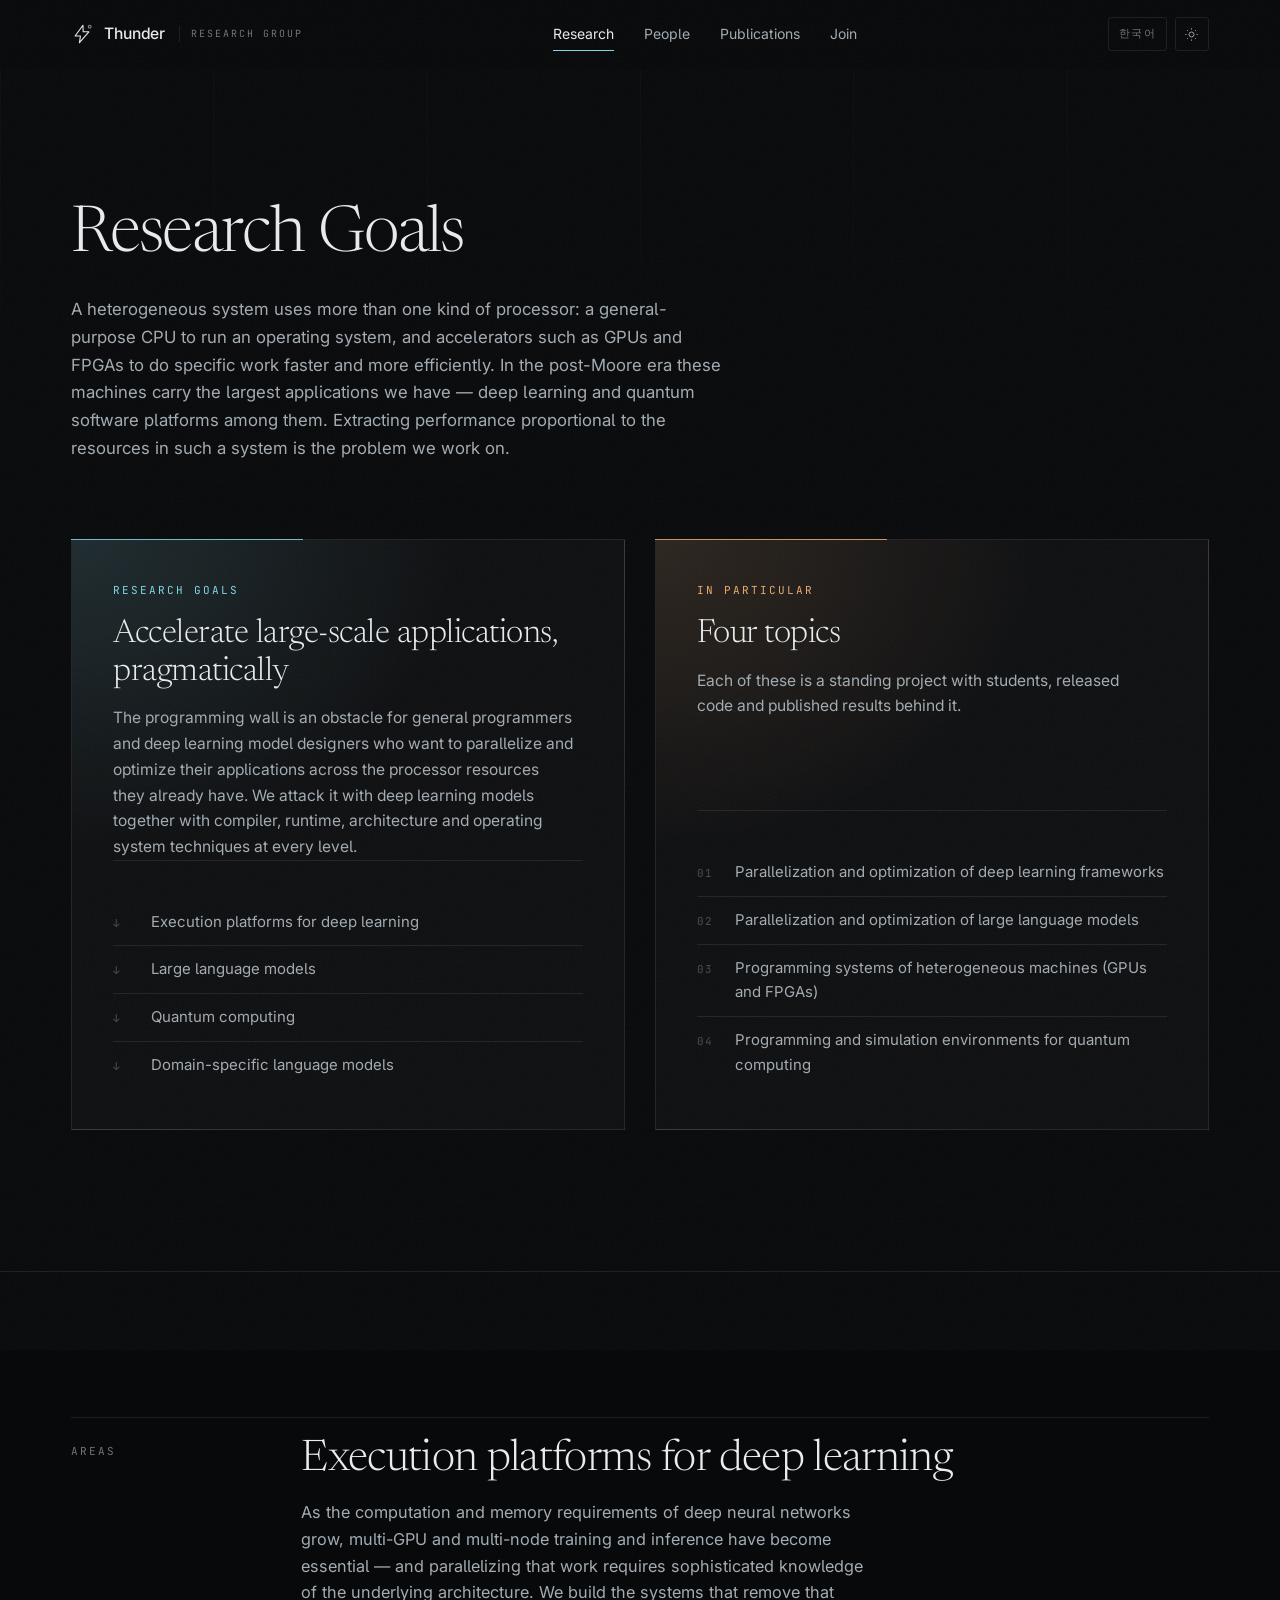
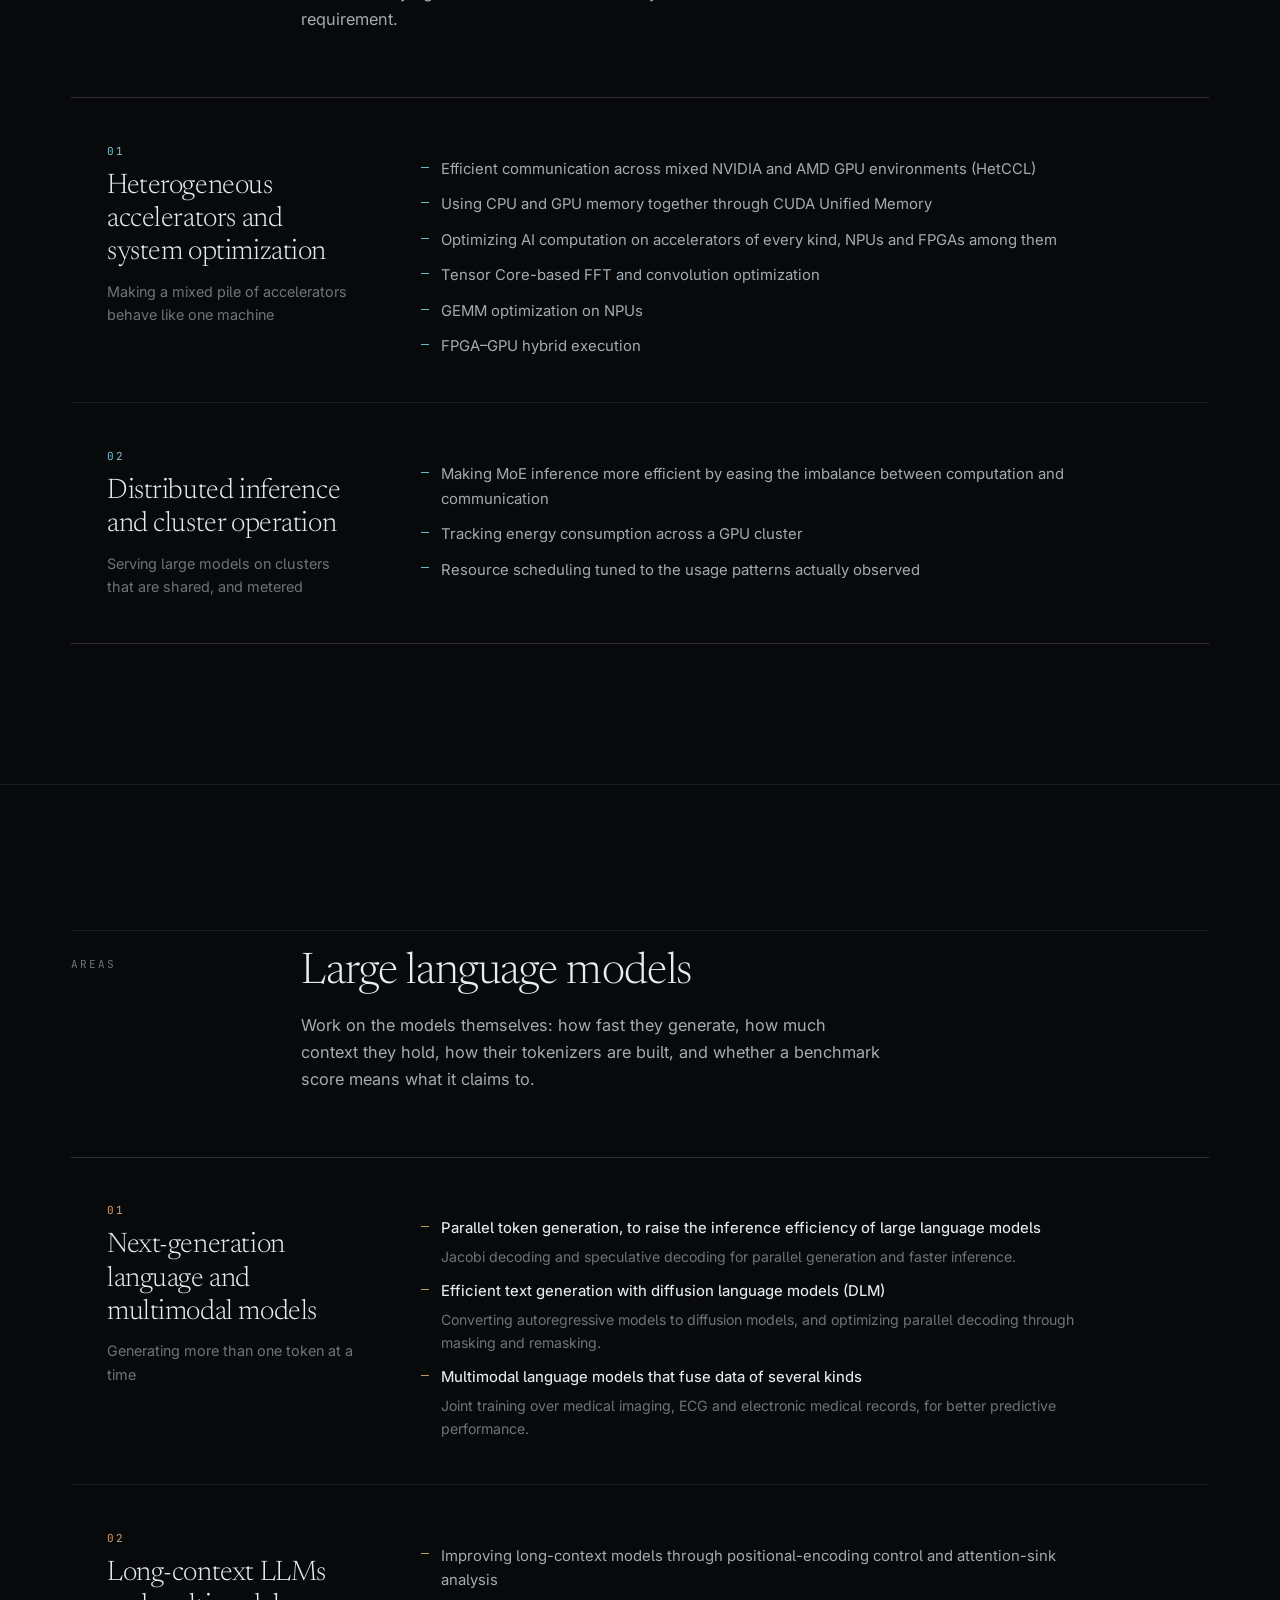
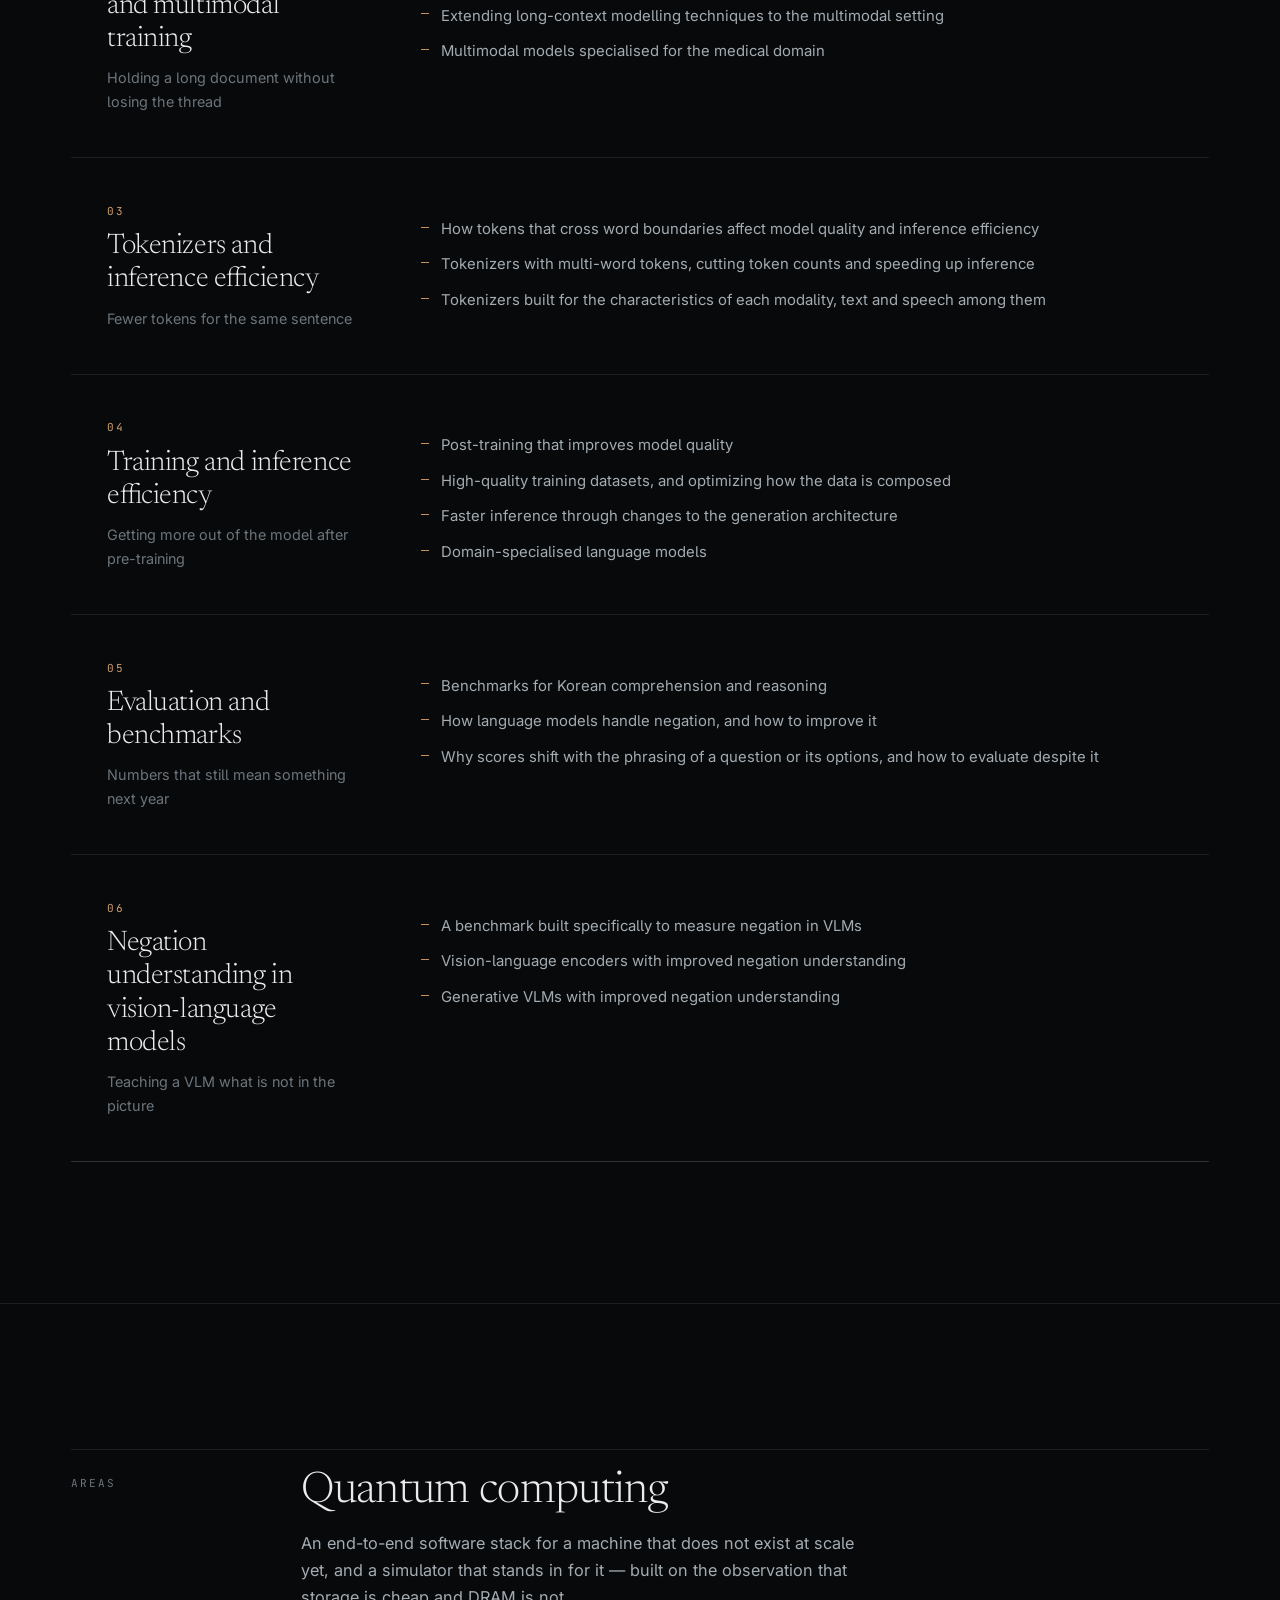
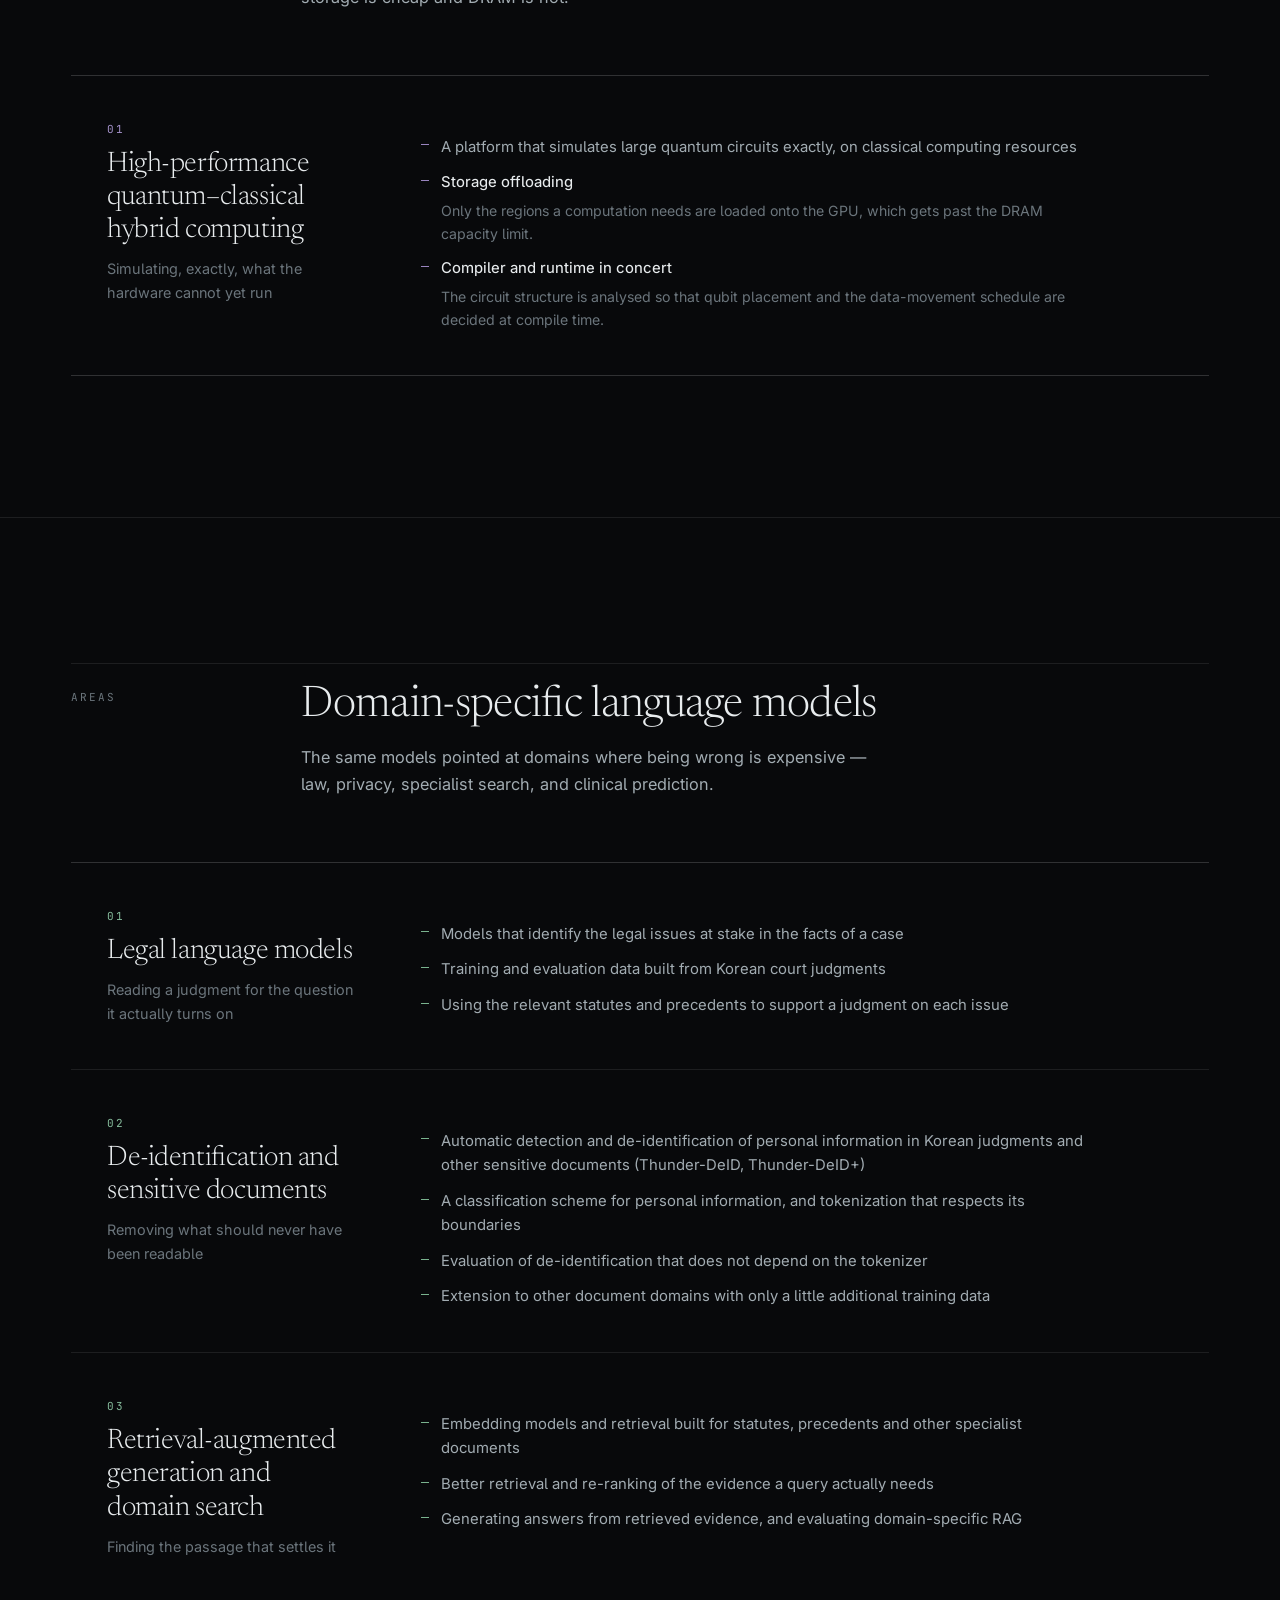
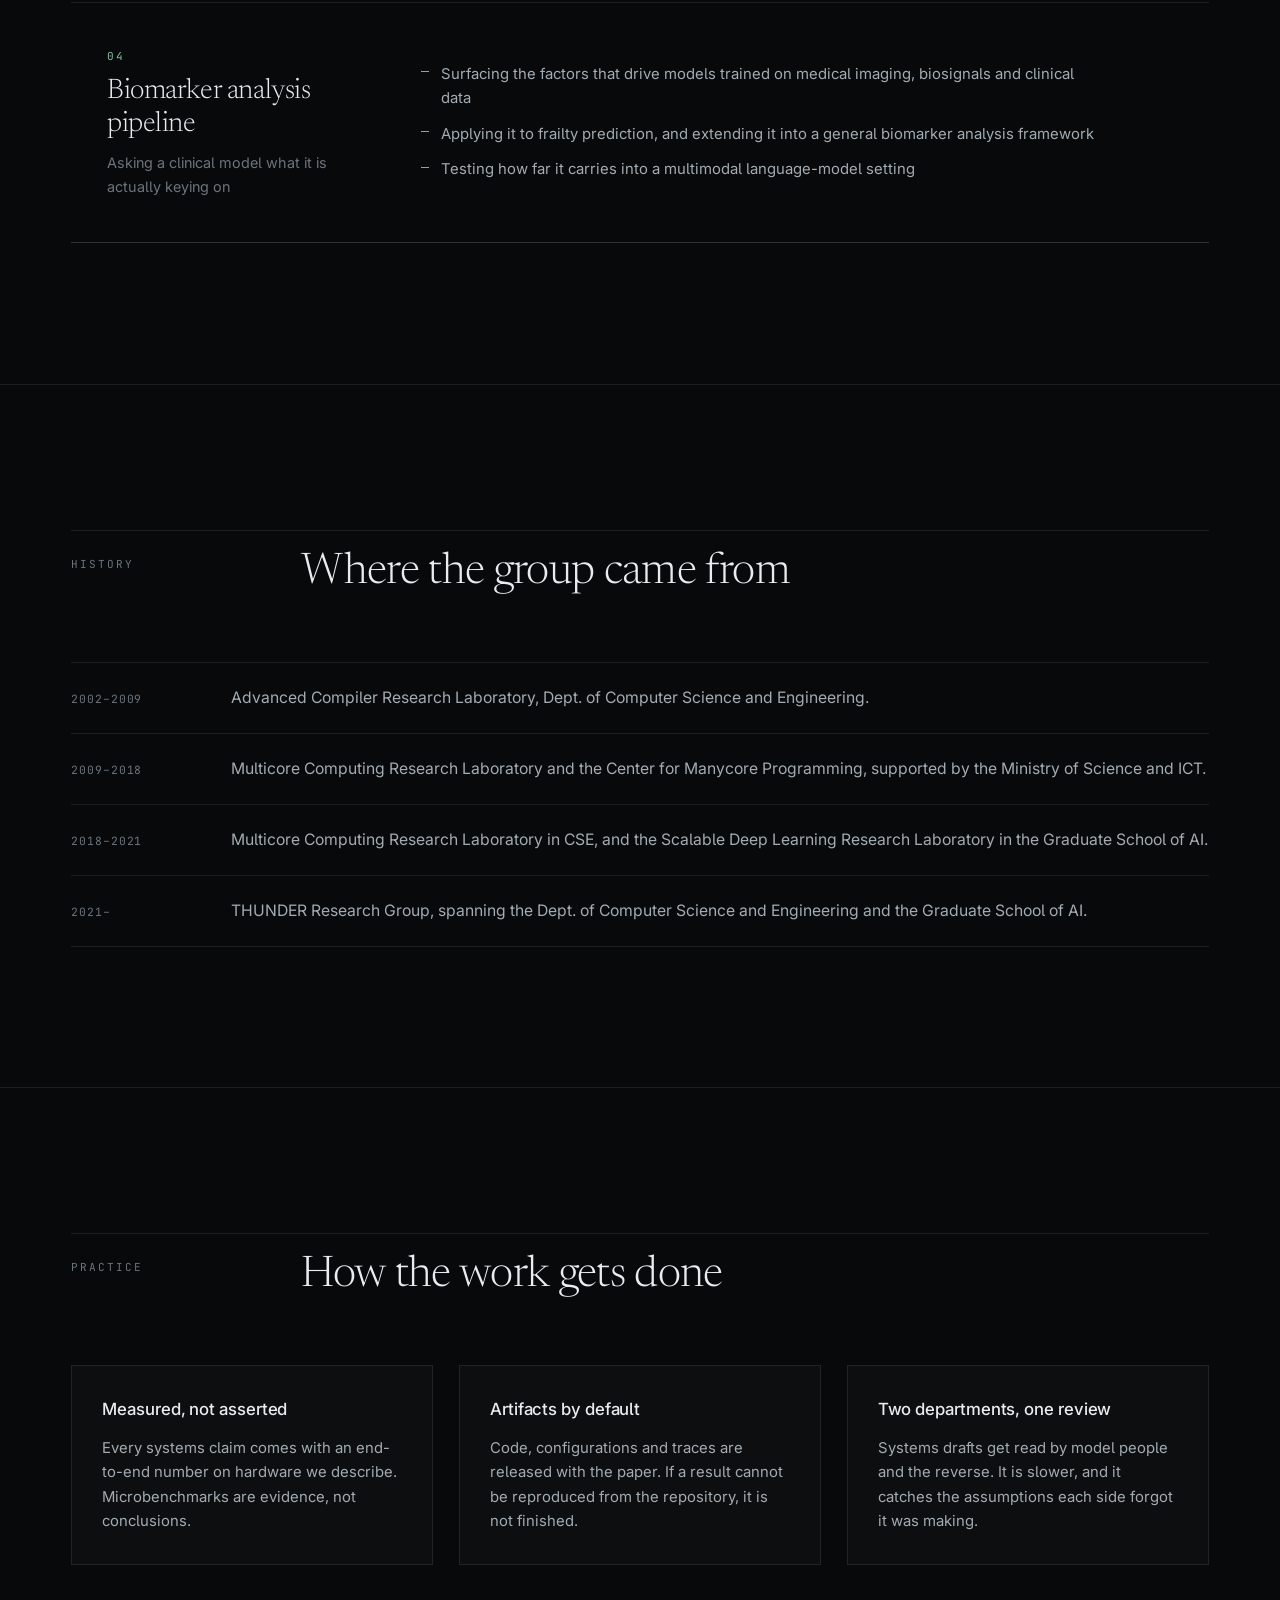
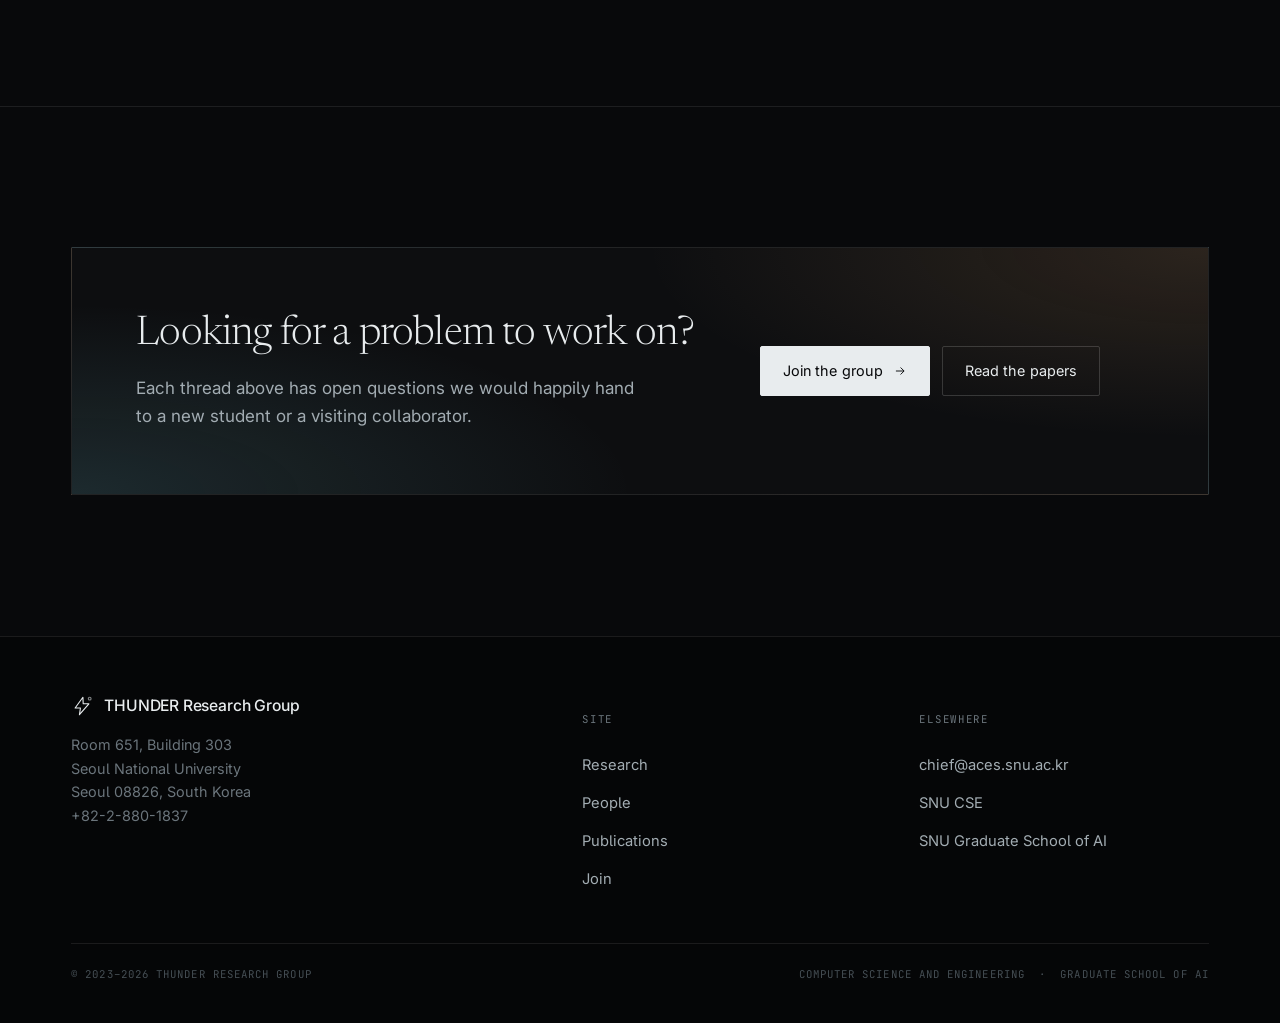
==== research.html @ 75283e02 "Remove publication tags from research topics" ====
<!DOCTYPE html>
<html lang="en" data-theme="dark">
<head>
<meta charset="utf-8">
<meta name="viewport" content="width=device-width, initial-scale=1">
<title>Research &#8212; THUNDER Research Group</title>
<meta name="description" content="Execution platforms for deep learning, large language models, quantum computing and under-display camera image restoration.">
<link rel="preconnect" href="https://fonts.googleapis.com">
<link rel="preconnect" href="https://fonts.gstatic.com" crossorigin>
<link href="https://fonts.googleapis.com/css2?family=Inter:wght@400;450;500&family=JetBrains+Mono:wght@400&family=Newsreader:ital,opsz,wght@0,6..72,300;0,6..72,400;1,6..72,300&display=swap" rel="stylesheet">
<link rel="stylesheet" href="assets/css/style.css">
<link rel="icon" href="data:image/svg+xml,%3Csvg xmlns='http://www.w3.org/2000/svg' viewBox='0 0 24 24'%3E%3Cpath d='M13 2 4 14h6l-1 8 9-12h-6z' fill='%237fd7e6'/%3E%3C/svg%3E">
<script>/* apply the saved theme before first paint, otherwise every page load
   flashes the default dark and fades to light */
try{var t=localStorage.getItem('trg-theme');if(t)document.documentElement.setAttribute('data-theme',t)}catch(e){}</script>
</head>
<body>
<!-- ================= Header ================= -->
<header class="header">
  <div class="wrap header-in">
    <a class="brand" href="index.html" aria-label="THUNDER Research Group — home">
      <svg class="mark" viewBox="0 0 24 24" fill="none" aria-hidden="true">
        <path d="M13 2.5 4.5 14.2h5.8L9.2 21.5 19.5 9.6h-6.2z" stroke="currentColor" stroke-width="1.1" stroke-linejoin="round"/>
        <circle cx="20.4" cy="4" r="1.5" fill="none" stroke="currentColor" stroke-width="1.1" opacity=".55"/>
      </svg>
      <b>Thunder</b>
      <span>Research Group</span>
    </a>

    <nav class="nav" id="nav">
      <a href="research.html" aria-current="page">Research</a>
      <a href="people.html">People</a>
      <a href="publications.html">Publications</a>
      <a href="join.html">Join</a>
    </nav>

    <div class="hdr-tools">
      <a class="lang-btn" href="ko/research.html" hreflang="ko" lang="ko">한국어</a>
      <button class="icon-btn" data-theme-toggle aria-label="Switch colour theme">
        <svg class="icon-sun" viewBox="0 0 24 24" fill="none" stroke="currentColor" stroke-width="1.5" aria-hidden="true"><circle cx="12" cy="12" r="4"/><path d="M12 2v2M12 20v2M4.9 4.9l1.4 1.4M17.7 17.7l1.4 1.4M2 12h2M20 12h2M4.9 19.1l1.4-1.4M17.7 6.3l1.4-1.4"/></svg>
        <svg class="icon-moon" viewBox="0 0 24 24" fill="none" stroke="currentColor" stroke-width="1.5" aria-hidden="true"><path d="M20 14.5A8.5 8.5 0 0 1 9.5 4a8.5 8.5 0 1 0 10.5 10.5z"/></svg>
      </button>
      <button class="icon-btn menu-btn" data-menu aria-expanded="false" aria-controls="nav" aria-label="Menu">
        <svg viewBox="0 0 24 24" fill="none" stroke="currentColor" stroke-width="1.5" aria-hidden="true"><path d="M4 7h16M4 12h16M4 17h16"/></svg>
      </button>
    </div>
  </div>
</header>

<main>

<section class="page-head">
  <div class="hero-grid" aria-hidden="true" style="opacity:.35"></div>
  <div class="wrap" style="position:relative;z-index:1">
    <h1>Research Goals</h1>
    <p class="lede">
      A heterogeneous system uses more than one kind of processor: a general-purpose CPU to run an
      operating system, and accelerators such as GPUs and FPGAs to do specific work faster and more
      efficiently. In the post-Moore era these machines carry the largest applications we have —
      deep learning and quantum software platforms among them. Extracting performance proportional
      to the resources in such a system is the problem we work on.
    </p>
  </div>
</section>

<section class="section" style="padding-top:0">
  <div class="wrap">
    <div class="divisions">
      <article class="division cs" data-reveal>
        <div class="division-idx">RESEARCH GOALS</div>
        <h3>Accelerate large-scale applications, pragmatically</h3>
        <p class="desc">The programming wall is an obstacle for general programmers and deep learning
        model designers who want to parallelize and optimize their applications across the processor
        resources they already have. We attack it with deep learning models together with compiler,
        runtime, architecture and operating system techniques at every level.</p>
        <ul>
          <li><i>&#8595;</i><span><a href="#areas">Execution platforms for deep learning</a></span></li>
          <li><i>&#8595;</i><span><a href="#llm">Large language models</a></span></li>
          <li><i>&#8595;</i><span><a href="#quantum">Quantum computing</a></span></li>
          <li><i>&#8595;</i><span><a href="#applied">Domain-specific language models</a></span></li>
        </ul>
      </article>
      <article class="division ds" data-reveal style="--d:110ms">
        <div class="division-idx">IN PARTICULAR</div>
        <h3>Four topics</h3>
        <p class="desc">Each of these is a standing project with students, released code and published
        results behind it.</p>
        <ul>
          <li><i>01</i><span>Parallelization and optimization of deep learning frameworks</span></li>
          <li><i>02</i><span>Parallelization and optimization of large language models</span></li>
          <li><i>03</i><span>Programming systems of heterogeneous machines (GPUs and FPGAs)</span></li>
          <li><i>04</i><span>Programming and simulation environments for quantum computing</span></li>
        </ul>
      </article>
    </div>
  </div>
</section>

<section class="section" id="areas">
  <div class="wrap">
    <div class="sec-head" data-reveal>
      <div class="rule" aria-hidden="true"></div>
      <div class="eyebrow">Areas</div>
      <div>
        <h2 class="sec-title">Execution platforms for deep learning</h2>
        <p class="sec-lede" style="margin-top:14px">
          As the computation and memory requirements of deep neural networks grow, multi-GPU and multi-node training and inference have become essential &#8212; and parallelizing that work requires sophisticated knowledge of the underlying architecture. We build the systems that remove that requirement.
        </p>
      </div>
    </div>

    <div class="projects">
      <article class="project" id="heterogeneous" data-area="systems" data-reveal>
        <div class="project-side">
          <div class="project-idx">01</div>
          <h3>Heterogeneous accelerators and system optimization</h3>
          <p class="project-role">Making a mixed pile of accelerators behave like one machine</p>
        </div>
        <div>
          <div class="project-body">
            <ul>
            <li>Efficient communication across mixed NVIDIA and AMD GPU environments (HetCCL)</li>
            <li>Using CPU and GPU memory together through CUDA Unified Memory</li>
            <li>Optimizing AI computation on accelerators of every kind, NPUs and FPGAs among them</li>
            <li>Tensor Core-based FFT and convolution optimization</li>
            <li>GEMM optimization on NPUs</li>
            <li>FPGA&#8211;GPU hybrid execution</li>
            </ul>
          </div>
        </div>
      </article>

      <article class="project" id="distributed-inference" data-area="systems" data-reveal>
        <div class="project-side">
          <div class="project-idx">02</div>
          <h3>Distributed inference and cluster operation</h3>
          <p class="project-role">Serving large models on clusters that are shared, and metered</p>
        </div>
        <div>
          <div class="project-body">
            <ul>
            <li>Making MoE inference more efficient by easing the imbalance between computation and communication</li>
            <li>Tracking energy consumption across a GPU cluster</li>
            <li>Resource scheduling tuned to the usage patterns actually observed</li>
            </ul>
          </div>
        </div>
      </article>

    </div>
  </div>
</section>

<section class="section" id="llm">
  <div class="wrap">
    <div class="sec-head" data-reveal>
      <div class="rule" aria-hidden="true"></div>
      <div class="eyebrow">Areas</div>
      <div>
        <h2 class="sec-title">Large language models</h2>
        <p class="sec-lede" style="margin-top:14px">
          Work on the models themselves: how fast they generate, how much context they hold, how their tokenizers are built, and whether a benchmark score means what it claims to.
        </p>
      </div>
    </div>

    <div class="projects">
      <article class="project" id="llm-decoding" data-area="lm" data-reveal>
        <div class="project-side">
          <div class="project-idx">01</div>
          <h3>Next-generation language and multimodal models</h3>
          <p class="project-role">Generating more than one token at a time</p>
        </div>
        <div>
          <div class="project-body">
            <ul>
            <li><b>Parallel token generation, to raise the inference efficiency of large language models</b><span class="sub">Jacobi decoding and speculative decoding for parallel generation and faster inference.</span></li>
            <li><b>Efficient text generation with diffusion language models (DLM)</b><span class="sub">Converting autoregressive models to diffusion models, and optimizing parallel decoding through masking and remasking.</span></li>
            <li><b>Multimodal language models that fuse data of several kinds</b><span class="sub">Joint training over medical imaging, ECG and electronic medical records, for better predictive performance.</span></li>
            </ul>
          </div>
        </div>
      </article>

      <article class="project" id="llm-longcontext" data-area="lm" data-reveal>
        <div class="project-side">
          <div class="project-idx">02</div>
          <h3>Long-context LLMs and multimodal training</h3>
          <p class="project-role">Holding a long document without losing the thread</p>
        </div>
        <div>
          <div class="project-body">
            <ul>
            <li>Improving long-context models through positional-encoding control and attention-sink analysis</li>
            <li>Extending long-context modelling techniques to the multimodal setting</li>
            <li>Multimodal models specialised for the medical domain</li>
            </ul>
          </div>
        </div>
      </article>

      <article class="project" id="llm-tokenizer" data-area="lm" data-reveal>
        <div class="project-side">
          <div class="project-idx">03</div>
          <h3>Tokenizers and inference efficiency</h3>
          <p class="project-role">Fewer tokens for the same sentence</p>
        </div>
        <div>
          <div class="project-body">
            <ul>
            <li>How tokens that cross word boundaries affect model quality and inference efficiency</li>
            <li>Tokenizers with multi-word tokens, cutting token counts and speeding up inference</li>
            <li>Tokenizers built for the characteristics of each modality, text and speech among them</li>
            </ul>
          </div>
        </div>
      </article>

      <article class="project" id="llm-training" data-area="lm" data-reveal>
        <div class="project-side">
          <div class="project-idx">04</div>
          <h3>Training and inference efficiency</h3>
          <p class="project-role">Getting more out of the model after pre-training</p>
        </div>
        <div>
          <div class="project-body">
            <ul>
            <li>Post-training that improves model quality</li>
            <li>High-quality training datasets, and optimizing how the data is composed</li>
            <li>Faster inference through changes to the generation architecture</li>
            <li>Domain-specialised language models</li>
            </ul>
          </div>
        </div>
      </article>

      <article class="project" id="llm-eval" data-area="lm" data-reveal>
        <div class="project-side">
          <div class="project-idx">05</div>
          <h3>Evaluation and benchmarks</h3>
          <p class="project-role">Numbers that still mean something next year</p>
        </div>
        <div>
          <div class="project-body">
            <ul>
            <li>Benchmarks for Korean comprehension and reasoning</li>
            <li>How language models handle negation, and how to improve it</li>
            <li>Why scores shift with the phrasing of a question or its options, and how to evaluate despite it</li>
            </ul>
          </div>
        </div>
      </article>

      <article class="project" id="vlm-negation" data-area="lm" data-reveal>
        <div class="project-side">
          <div class="project-idx">06</div>
          <h3>Negation understanding in vision-language models</h3>
          <p class="project-role">Teaching a VLM what is not in the picture</p>
        </div>
        <div>
          <div class="project-body">
            <ul>
            <li>A benchmark built specifically to measure negation in VLMs</li>
            <li>Vision-language encoders with improved negation understanding</li>
            <li>Generative VLMs with improved negation understanding</li>
            </ul>
          </div>
        </div>
      </article>

    </div>
  </div>
</section>

<section class="section" id="quantum">
  <div class="wrap">
    <div class="sec-head" data-reveal>
      <div class="rule" aria-hidden="true"></div>
      <div class="eyebrow">Areas</div>
      <div>
        <h2 class="sec-title">Quantum computing</h2>
        <p class="sec-lede" style="margin-top:14px">
          An end-to-end software stack for a machine that does not exist at scale yet, and a simulator that stands in for it &#8212; built on the observation that storage is cheap and DRAM is not.
        </p>
      </div>
    </div>

    <div class="projects">
      <article class="project" id="quantum-hybrid" data-area="quantum" data-reveal>
        <div class="project-side">
          <div class="project-idx">01</div>
          <h3>High-performance quantum&#8211;classical hybrid computing</h3>
          <p class="project-role">Simulating, exactly, what the hardware cannot yet run</p>
        </div>
        <div>
          <div class="project-body">
            <ul>
            <li>A platform that simulates large quantum circuits exactly, on classical computing resources</li>
            <li><b>Storage offloading</b><span class="sub">Only the regions a computation needs are loaded onto the GPU, which gets past the DRAM capacity limit.</span></li>
            <li><b>Compiler and runtime in concert</b><span class="sub">The circuit structure is analysed so that qubit placement and the data-movement schedule are decided at compile time.</span></li>
            </ul>
          </div>
        </div>
      </article>

    </div>
  </div>
</section>

<section class="section" id="applied">
  <div class="wrap">
    <div class="sec-head" data-reveal>
      <div class="rule" aria-hidden="true"></div>
      <div class="eyebrow">Areas</div>
      <div>
        <h2 class="sec-title">Domain-specific language models</h2>
        <p class="sec-lede" style="margin-top:14px">
          The same models pointed at domains where being wrong is expensive &#8212; law, privacy, specialist search, and clinical prediction.
        </p>
      </div>
    </div>

    <div class="projects">
      <article class="project" id="legal-llm" data-area="vision" data-reveal>
        <div class="project-side">
          <div class="project-idx">01</div>
          <h3>Legal language models</h3>
          <p class="project-role">Reading a judgment for the question it actually turns on</p>
        </div>
        <div>
          <div class="project-body">
            <ul>
            <li>Models that identify the legal issues at stake in the facts of a case</li>
            <li>Training and evaluation data built from Korean court judgments</li>
            <li>Using the relevant statutes and precedents to support a judgment on each issue</li>
            </ul>
          </div>
        </div>
      </article>

      <article class="project" id="deid" data-area="vision" data-reveal>
        <div class="project-side">
          <div class="project-idx">02</div>
          <h3>De-identification and sensitive documents</h3>
          <p class="project-role">Removing what should never have been readable</p>
        </div>
        <div>
          <div class="project-body">
            <ul>
            <li>Automatic detection and de-identification of personal information in Korean judgments and other sensitive documents (Thunder-DeID, Thunder-DeID+)</li>
            <li>A classification scheme for personal information, and tokenization that respects its boundaries</li>
            <li>Evaluation of de-identification that does not depend on the tokenizer</li>
            <li>Extension to other document domains with only a little additional training data</li>
            </ul>
          </div>
        </div>
      </article>

      <article class="project" id="rag" data-area="vision" data-reveal>
        <div class="project-side">
          <div class="project-idx">03</div>
          <h3>Retrieval-augmented generation and domain search</h3>
          <p class="project-role">Finding the passage that settles it</p>
        </div>
        <div>
          <div class="project-body">
            <ul>
            <li>Embedding models and retrieval built for statutes, precedents and other specialist documents</li>
            <li>Better retrieval and re-ranking of the evidence a query actually needs</li>
            <li>Generating answers from retrieved evidence, and evaluating domain-specific RAG</li>
            </ul>
          </div>
        </div>
      </article>

      <article class="project" id="biomarker" data-area="vision" data-reveal>
        <div class="project-side">
          <div class="project-idx">04</div>
          <h3>Biomarker analysis pipeline</h3>
          <p class="project-role">Asking a clinical model what it is actually keying on</p>
        </div>
        <div>
          <div class="project-body">
            <ul>
            <li>Surfacing the factors that drive models trained on medical imaging, biosignals and clinical data</li>
            <li>Applying it to frailty prediction, and extending it into a general biomarker analysis framework</li>
            <li>Testing how far it carries into a multimodal language-model setting</li>
            </ul>
          </div>
        </div>
      </article>

    </div>
  </div>
</section>

<section class="section" id="history">
  <div class="wrap">
    <div class="sec-head" data-reveal>
      <div class="rule" aria-hidden="true"></div>
      <div class="eyebrow">History</div>
      <div><h2 class="sec-title">Where the group came from</h2></div>
    </div>
    <div class="news">
      <div class="news-item" data-reveal><time>2002&#8211;2009</time><p>Advanced Compiler Research Laboratory, Dept. of Computer Science and Engineering.</p></div>
      <div class="news-item" data-reveal><time>2009&#8211;2018</time><p>Multicore Computing Research Laboratory and the Center for Manycore Programming, supported by the Ministry of Science and ICT.</p></div>
      <div class="news-item" data-reveal><time>2018&#8211;2021</time><p>Multicore Computing Research Laboratory in CSE, and the Scalable Deep Learning Research Laboratory in the Graduate School of AI.</p></div>
      <div class="news-item" data-reveal><time>2021&#8211;</time><p>THUNDER Research Group, spanning the Dept. of Computer Science and Engineering and the Graduate School of AI.</p></div>
    </div>
  </div>
</section>

<section class="section">
  <div class="wrap">
    <div class="sec-head" data-reveal>
      <div class="rule" aria-hidden="true"></div>
      <div class="eyebrow">Practice</div>
      <div><h2 class="sec-title">How the work gets done</h2></div>
    </div>
    <div class="cards c3">
      <div class="card" data-reveal>
        <h4>Measured, not asserted</h4>
        <p>Every systems claim comes with an end-to-end number on hardware we describe. Microbenchmarks are evidence, not conclusions.</p>
      </div>
      <div class="card" data-reveal>
        <h4>Artifacts by default</h4>
        <p>Code, configurations and traces are released with the paper. If a result cannot be reproduced from the repository, it is not finished.</p>
      </div>
      <div class="card" data-reveal>
        <h4>Two departments, one review</h4>
        <p>Systems drafts get read by model people and the reverse. It is slower, and it catches the assumptions each side forgot it was making.</p>
      </div>
    </div>
  </div>
</section>

<section class="section">
  <div class="wrap">
    <div class="cta" data-reveal>
      <div>
        <h2>Looking for a problem to work on?</h2>
        <p>Each thread above has open questions we would happily hand to a new student or a visiting collaborator.</p>
      </div>
      <div style="display:flex;flex-wrap:wrap;gap:12px">
        <a class="btn btn-primary" href="join.html">Join the group
          <svg viewBox="0 0 24 24" fill="none" stroke="currentColor" stroke-width="1.6" aria-hidden="true"><path d="M5 12h14M13 6l6 6-6 6"/></svg></a>
        <a class="btn btn-ghost" href="publications.html">Read the papers</a>
      </div>
    </div>
  </div>
</section>

</main>

<!-- ================= Footer ================= -->
<footer class="footer">
  <div class="wrap">
    <div class="footer-grid">
      <div>
        <a class="brand" href="index.html">
          <svg class="mark" viewBox="0 0 24 24" fill="none" aria-hidden="true">
            <path d="M13 2.5 4.5 14.2h5.8L9.2 21.5 19.5 9.6h-6.2z" stroke="currentColor" stroke-width="1.1" stroke-linejoin="round"/>
            <circle cx="20.4" cy="4" r="1.5" fill="none" stroke="currentColor" stroke-width="1.1" opacity=".55"/>
          </svg>
          <b>THUNDER Research Group</b>
        </a>
        <p class="addr">
          Room 651, Building 303<br>
          Seoul National University<br>
          Seoul 08826, South Korea<br>
          +82-2-880-1837
        </p>
      </div>
      <div>
        <h5>Site</h5>
        <ul>
          <li><a href="research.html">Research</a></li>
          <li><a href="people.html">People</a></li>
          <li><a href="publications.html">Publications</a></li>
          <li><a href="join.html">Join</a></li>
        </ul>
      </div>
      <div>
        <h5>Elsewhere</h5>
        <ul>
          <li><a href="mailto:chief@aces.snu.ac.kr">chief@aces.snu.ac.kr</a></li>
          <li><a href="https://cse.snu.ac.kr/" rel="noopener">SNU CSE</a></li>
          <li><a href="https://gsds.snu.ac.kr/" rel="noopener">SNU Graduate School of AI</a></li>
        </ul>
      </div>
    </div>
    <div class="footer-base">
      <span>&copy; 2023&#8211;<span data-year>2026</span> THUNDER Research Group</span>
      <span>Computer Science and Engineering &nbsp;·&nbsp; Graduate School of AI</span>
    </div>
  </div>
</footer>

<script src="assets/js/main.js"></script>
</body>
</html>
---- assets/css/style.css ----
/* ============================================================
   Thunder Research Group — design system
   Dark-first, dual-accent (CS: ice / DS: ember), editorial grid
   ============================================================ */

/* ---------- Tokens ---------- */
:root {
  /* surface */
  --bg:        #08090b;
  --bg-elev:   #0c0e11;
  --bg-sunken: #050607;
  --panel:     rgba(255,255,255,.022);
  --panel-2:   rgba(255,255,255,.045);
  --line:      rgba(255,255,255,.085);
  --line-2:    rgba(255,255,255,.16);

  /* ink */
  --ink:    #e8ecee;
  --ink-2:  #a2acb2;
  --ink-3:  #6b757c;
  --ink-4:  #454e54;

  /* division accents */
  --cs:      #7fd7e6;   /* computer science — execution platforms, quantum */
  --cs-dim:  rgba(127,215,230,.14);
  --ds:      #e8ab6f;   /* data science — language, multimodal */
  --ds-dim:  rgba(232,171,111,.14);
  --accent:  var(--cs);

  /* research-area accents */
  --area-systems:   #7fd7e6;   /* execution platforms */
  --area-lm:        #e8ab6f;   /* language models */
  --area-quantum:   #b39ae0;   /* quantum computing */
  --area-vision:    #8ed0a6;   /* under-display camera */
  --area-compilers: #93b4e0;   /* compilers & architecture */

  /* type */
  --serif: "Newsreader", "Iowan Old Style", "Palatino Linotype", Georgia, "Noto Serif KR", "Nanum Myeongjo", serif;
  --sans:  "Inter", -apple-system, BlinkMacSystemFont, "Segoe UI", "Pretendard", "Apple SD Gothic Neo", "Noto Sans KR", "Malgun Gothic", Helvetica, Arial, sans-serif;
  --mono:  "JetBrains Mono", ui-monospace, SFMono-Regular, "SF Mono", Menlo, monospace;

  /* metrics */
  --page:  1240px;
  --gut:   clamp(20px, 4vw, 56px);
  --rule:  1px;
  --ease:  cubic-bezier(.22,.61,.36,1);
  --grain-opacity: .05;
}

[data-theme="light"] {
  --bg:        #f5f4f1;
  --bg-elev:   #fbfaf8;
  --bg-sunken: #ecebe6;
  --panel:     rgba(20,24,28,.025);
  --panel-2:   rgba(20,24,28,.05);
  --line:      rgba(20,24,28,.13);
  --line-2:    rgba(20,24,28,.28);

  --ink:    #15191c;
  --ink-2:  #4d565c;
  --ink-3:  #78828a;
  --ink-4:  #a8b1b7;

  --cs:      #0e7f93;
  --cs-dim:  rgba(14,127,147,.1);
  --ds:      #a2622a;
  --ds-dim:  rgba(162,98,42,.1);

  --area-systems:   #0e7f93;
  --area-lm:        #a2622a;
  --area-quantum:   #6b4fa8;
  --area-vision:    #2c7a52;
  --area-compilers: #3c5f9e;
  --grain-opacity: .035;
}

/* ---------- Reset ---------- */
*, *::before, *::after { box-sizing: border-box; }
html { -webkit-text-size-adjust: 100%; scroll-behavior: smooth; }
body {
  margin: 0;
  background: var(--bg);
  color: var(--ink);
  font-family: var(--sans);
  font-size: 17px;
  line-height: 1.65;
  font-feature-settings: "kern" 1, "liga" 1, "cv05" 1;
  -webkit-font-smoothing: antialiased;
  text-rendering: optimizeLegibility;
  overflow-x: hidden;
  transition: background .5s var(--ease), color .5s var(--ease);
}
img, svg, canvas { display: block; max-width: 100%; }
a { color: inherit; text-decoration: none; }
h1,h2,h3,h4 { margin: 0; font-weight: 400; }
p { margin: 0; }
ul { margin: 0; padding: 0; list-style: none; }
button { font: inherit; color: inherit; background: none; border: 0; cursor: pointer; }
::selection { background: var(--cs); color: var(--bg); }

/* film grain — keeps the surface from looking machine-flat */
body::after {
  content: "";
  position: fixed; inset: -50%;
  pointer-events: none; z-index: 999;
  opacity: var(--grain-opacity);
  background-image: url("data:image/svg+xml,%3Csvg xmlns='http://www.w3.org/2000/svg' width='240' height='240'%3E%3Cfilter id='n'%3E%3CfeTurbulence type='fractalNoise' baseFrequency='.85' numOctaves='3'/%3E%3C/filter%3E%3Crect width='100%25' height='100%25' filter='url(%23n)'/%3E%3C/svg%3E");
}

/* ---------- Layout primitives ---------- */
.wrap { width: 100%; max-width: var(--page); margin-inline: auto; padding-inline: var(--gut); }
.section { padding-block: clamp(72px, 11vw, 148px); position: relative; }
.section + .section { border-top: var(--rule) solid var(--line); }

.eyebrow {
  font-family: var(--mono);
  font-size: .69rem;
  letter-spacing: .18em;
  text-transform: uppercase;
  color: var(--ink-3);
}

/* rule, then an optional eyebrow beside the title. Flex rather than grid so a
   head with no eyebrow simply gives the title the whole row — no :has() needed. */
.sec-head {
  display: flex; flex-wrap: wrap;
  gap: 18px;
  margin-bottom: clamp(38px, 5vw, 64px);
}
.sec-head > * { flex: 0 0 100%; min-width: 0; }
.sec-head .rule {
  height: var(--rule);
  background: var(--line);
  margin-top: 4px;
}
.sec-title {
  font-family: var(--serif);
  font-weight: 300;
  font-size: clamp(1.9rem, 3.4vw, 2.9rem);
  line-height: 1.12;
  letter-spacing: -.015em;
}
.sec-lede {
  max-width: 58ch;
  color: var(--ink-2);
  font-size: 1.02rem;
}
@media (min-width: 900px) {
  .sec-head { column-gap: 40px; align-items: flex-start; }
  .sec-head .eyebrow { flex: 0 0 190px; padding-top: .55em; }
  .sec-head .eyebrow ~ * { flex: 1 1 0; }
}

/* ---------- Header ---------- */
.header {
  position: fixed; inset: 0 0 auto 0; z-index: 100;
  backdrop-filter: blur(14px) saturate(1.2);
  -webkit-backdrop-filter: blur(14px) saturate(1.2);
  background: color-mix(in srgb, var(--bg) 72%, transparent);
  border-bottom: var(--rule) solid transparent;
  transition: border-color .35s var(--ease), background .35s var(--ease);
}
.header.is-stuck { border-bottom-color: var(--line); }
.header-in {
  height: 68px;
  display: flex; align-items: center; justify-content: space-between; gap: 24px;
}
.brand { display: flex; align-items: center; gap: 11px; letter-spacing: -.01em; }
.brand .mark { width: 22px; height: 22px; flex: none; overflow: visible; }
.brand .mark path, .brand .mark circle { vector-effect: non-scaling-stroke; }
.brand b { font-weight: 500; font-size: .98rem; }
.brand span {
  font-family: var(--mono); font-size: .62rem; letter-spacing: .2em;
  text-transform: uppercase; color: var(--ink-3);
  padding-left: 11px; margin-left: 3px; border-left: var(--rule) solid var(--line);
}
@media (max-width: 620px) { .brand span { display: none; } }

.nav { display: flex; align-items: center; gap: 4px; }
.nav a {
  position: relative;
  padding: 7px 13px;
  font-size: .875rem;
  color: var(--ink-2);
  border-radius: 3px;
  transition: color .25s var(--ease);
}
.nav a::after {
  content: ""; position: absolute; left: 13px; right: 13px; bottom: 2px;
  height: var(--rule); background: currentColor;
  transform: scaleX(0); transform-origin: left; opacity: .5;
}
.nav a:hover { color: var(--ink); }
.nav a:hover::after { transform: scaleX(1); }
.nav a[aria-current="page"] { color: var(--ink); }
.nav a[aria-current="page"]::after { transform: scaleX(1); opacity: 1; background: var(--cs); }

.hdr-tools { display: flex; align-items: center; gap: 8px; }
.lang-btn {
  display: grid; place-items: center; height: 34px; padding: 0 10px;
  font-family: var(--mono); font-size: .66rem; letter-spacing: .12em; text-transform: uppercase;
  color: var(--ink-3); border: var(--rule) solid var(--line); border-radius: 3px;
  transition: color .25s var(--ease), border-color .25s var(--ease), background .25s var(--ease);
}
.lang-btn:hover { color: var(--ink); border-color: var(--line-2); background: var(--panel); }
/* the hero title is the same English line on both sites, so it keeps the base tracking */
html[lang="ko"] .sec-title, html[lang="ko"] .page-head h1 { letter-spacing: -.02em; }
html[lang="ko"] .lede, html[lang="ko"] .sec-lede, html[lang="ko"] .hero-lede { word-break: keep-all; }
/* Korean serif faces have no true italic — synthesised oblique looks wrong, so keep it upright */
html[lang="ko"] h1.display em, html[lang="ko"] .sec-title em, html[lang="ko"] .page-head h1 em { font-style: normal; }
.icon-btn {
  width: 34px; height: 34px; display: grid; place-items: center;
  border: var(--rule) solid var(--line); border-radius: 3px;
  color: var(--ink-2);
  transition: border-color .25s var(--ease), color .25s var(--ease), background .25s var(--ease);
}
.icon-btn:hover { color: var(--ink); border-color: var(--line-2); background: var(--panel); }
.icon-btn svg { width: 15px; height: 15px; }
[data-theme="light"] .icon-sun { display: none; }
.icon-moon { display: none; }
[data-theme="light"] .icon-moon { display: block; }

.menu-btn { display: none; }
@media (max-width: 860px) {
  .menu-btn { display: grid; }
  .nav {
    position: fixed; inset: 68px 0 auto 0;
    flex-direction: column; align-items: stretch; gap: 0;
    padding: 10px var(--gut) 26px;
    background: var(--bg-elev);
    border-bottom: var(--rule) solid var(--line);
    transform: translateY(-8px); opacity: 0; pointer-events: none;
    transition: opacity .3s var(--ease), transform .3s var(--ease);
  }
  .nav.open { transform: none; opacity: 1; pointer-events: auto; }
  .nav a { padding: 14px 2px; border-bottom: var(--rule) solid var(--line); font-size: 1.05rem; }
  .nav a::after { display: none; }
}

/* ---------- Hero ---------- */
.hero { position: relative; padding-top: 68px; overflow: hidden; }
.hero-canvas {
  position: absolute; inset: 0; width: 100%; height: 100%;
  z-index: 0; opacity: .95;
  mask-image: linear-gradient(to bottom, #000 0%, #000 52%, transparent 92%);
  -webkit-mask-image: linear-gradient(to bottom, #000 0%, #000 52%, transparent 92%);
}
.hero-grid {
  position: absolute; inset: 0; z-index: 0; pointer-events: none;
  background-image:
    linear-gradient(to right, var(--line) var(--rule), transparent var(--rule));
  background-size: calc(100% / 6) 100%;
  opacity: .55;
  mask-image: linear-gradient(to bottom, #000, transparent 78%);
  -webkit-mask-image: linear-gradient(to bottom, #000, transparent 78%);
}
.hero-in {
  position: relative; z-index: 1;
  min-height: min(92svh, 860px);
  display: flex; flex-direction: column; justify-content: center;
  padding-block: clamp(90px, 13vw, 150px) clamp(48px, 7vw, 84px);
}
.hero-meta {
  display: flex; flex-wrap: wrap; align-items: center; gap: 10px 18px;
  margin-bottom: 30px;
}
.hero-meta .dot { width: 5px; height: 5px; border-radius: 50%; background: var(--cs); box-shadow: 0 0 0 4px var(--cs-dim); }
h1.display {
  font-family: var(--serif);
  font-weight: 300;
  font-size: clamp(2.7rem, 7.4vw, 5.6rem);
  line-height: 1.02;
  letter-spacing: -.028em;
  max-width: 17ch;
}
h1.display em { font-style: normal; color: var(--ink-2); }
.hero-lede {
  margin-top: clamp(26px, 3vw, 38px);
  max-width: 54ch;
  font-size: clamp(1.02rem, 1.35vw, 1.16rem);
  color: var(--ink-2);
}
.hero-cta { margin-top: 38px; display: flex; flex-wrap: wrap; gap: 12px; }

.hero-strip {
  position: relative; z-index: 1;
  border-top: var(--rule) solid var(--line);
  display: grid; gap: var(--rule);
  grid-template-columns: repeat(2, 1fr);
  background: var(--line);
}
@media (min-width: 820px) { .hero-strip { grid-template-columns: repeat(4, 1fr); } }
.strip-cell {
  background: var(--bg);
  padding: 26px 22px 30px;
  display: flex; flex-direction: column; gap: 7px;
  transition: background .35s var(--ease);
}
.strip-cell:hover { background: var(--bg-elev); }
.strip-cell b { font-family: var(--serif); font-size: 1.32rem; font-weight: 400; letter-spacing: -.01em; text-wrap: balance; }
@media (max-width: 560px) { .strip-cell { padding: 22px 16px 24px; } .strip-cell b { font-size: 1.12rem; } }
.strip-cell p { font-size: .855rem; color: var(--ink-3); line-height: 1.5; }

/* ---------- Buttons ---------- */
.btn {
  display: inline-flex; align-items: center; gap: 10px;
  padding: 12px 22px;
  border: var(--rule) solid var(--line-2);
  border-radius: 2px;
  font-size: .9rem; letter-spacing: .005em;
  transition: background .3s var(--ease), color .3s var(--ease), border-color .3s var(--ease), transform .3s var(--ease);
}
.btn svg { width: 14px; height: 14px; }
.btn-primary { background: var(--ink); color: var(--bg); border-color: var(--ink); }
.btn-primary:hover { background: transparent; color: var(--ink); border-color: var(--ink); }
.btn-ghost:hover { background: var(--panel); border-color: var(--ink-3); }

/* ---------- Divisions ---------- */
.divisions { display: grid; gap: clamp(20px, 2.4vw, 30px); }
@media (min-width: 900px) { .divisions { grid-template-columns: 1fr 1fr; } }

.division {
  position: relative;
  display: flex; flex-direction: column;
  padding: clamp(28px, 3.2vw, 44px);
  border: var(--rule) solid var(--line);
  background:
    radial-gradient(120% 90% at 0% 0%, var(--tint) 0%, transparent 58%),
    var(--panel);
  transition: border-color .4s var(--ease);
}
.division:hover { border-color: color-mix(in srgb, var(--tone) 45%, transparent); }
.division::before {
  content: ""; position: absolute; top: -1px; left: -1px; width: 42%; height: var(--rule);
  background: var(--tone); opacity: .85;
}
.division:hover::before { width: calc(100% + 2px); }
.division.cs { --tone: var(--cs); --tint: var(--cs-dim); }
.division.ds { --tone: var(--ds); --tint: var(--ds-dim); }

.division-idx { font-family: var(--mono); font-size: .69rem; letter-spacing: .18em; color: var(--tone); }
.division h3 {
  font-family: var(--serif); font-weight: 300;
  font-size: clamp(1.65rem, 2.6vw, 2.15rem); line-height: 1.14; letter-spacing: -.015em;
  margin: 16px 0 14px;
}
.division p.desc { color: var(--ink-2); font-size: .975rem; max-width: 46ch; }
.division .figure { margin: 30px 0 34px; }
.division ul { margin-top: auto; padding-top: 38px; border-top: var(--rule) solid var(--line); }
.division li {
  display: flex; align-items: baseline; gap: 14px;
  padding: 11px 0;
  font-size: .935rem;
}
.division li + li { border-top: var(--rule) solid var(--line); }
.division li i {
  font-family: var(--mono); font-style: normal; font-size: .68rem;
  color: var(--ink-4); letter-spacing: .08em; flex: none; width: 2.2em;
}
.division li span { color: var(--ink-2); }
.division li b { font-weight: 450; color: var(--ink); }

/* ---------- Research index (numbered rows) ---------- */
.areas { border-top: var(--rule) solid var(--line); }
.area {
  display: grid; gap: 6px 34px;
  grid-template-columns: minmax(0,1fr);
  padding: clamp(26px, 3vw, 40px) 0;
  border-bottom: var(--rule) solid var(--line);
  position: relative;
}
@media (min-width: 780px) {
  .area { grid-template-columns: 60px 1.05fr 1.35fr; align-items: start; }
}
.area .n { font-family: var(--mono); font-size: .72rem; color: var(--ink-4); letter-spacing: .1em; padding-top: .45em; }
.area h3 {
  font-family: var(--serif); font-weight: 300; letter-spacing: -.015em;
  font-size: clamp(1.35rem, 2.1vw, 1.75rem); line-height: 1.2;
}
.area .body { color: var(--ink-2); font-size: .965rem; }
.area .tags { display: flex; flex-wrap: wrap; gap: 7px; margin-top: 16px; }
.tag {
  font-family: var(--mono); font-size: .66rem; letter-spacing: .1em; text-transform: uppercase;
  padding: 4px 9px; border: var(--rule) solid var(--line); border-radius: 2px; color: var(--ink-3);
}
.tag.award { color: var(--ds); border-color: color-mix(in srgb, var(--ds) 45%, transparent); }
[data-area="systems"]   { --tone: var(--area-systems); }
[data-area="lm"]        { --tone: var(--area-lm); }
[data-area="quantum"]   { --tone: var(--area-quantum); }
[data-area="vision"]    { --tone: var(--area-vision); }
[data-area="compilers"] { --tone: var(--area-compilers); }
.area.cs { --tone: var(--cs); }
.area.ds { --tone: var(--ds); }
.area .n { color: color-mix(in srgb, var(--tone, var(--cs)) 70%, var(--ink-4)); }

/* ---------- Projects ----------
   A named system (DeepUM, SnuQS…) or a research thrust, given a spec-sheet
   layout: identity on the left, argument on the right, hard numbers pulled
   out of the prose where the old site buried them.                          */
.projects { display: grid; gap: var(--rule); background: var(--line); border-block: var(--rule) solid var(--line); }
.project {
  display: grid; gap: 22px;
  /* left padding clears the accent bar that grows on hover */
  padding: clamp(28px, 3.4vw, 46px) clamp(18px, 2vw, 30px)
           clamp(28px, 3.4vw, 46px) clamp(26px, 2.8vw, 42px);
  background: var(--bg);
  position: relative;
}
@media (min-width: 940px) {
  .project { grid-template-columns: minmax(0, 250px) minmax(0, 1fr); column-gap: clamp(34px, 5vw, 76px); }
  .project-side { position: sticky; top: 96px; align-self: start; }
}
.project::before {
  content: ""; position: absolute; left: 0; top: 0; width: 3px; height: 0;
  background: var(--tone, var(--cs)); opacity: .75;
}
.project:hover::before, .project:focus-within::before { height: 100%; }

.project-idx {
  font-family: var(--mono); font-size: .69rem; letter-spacing: .18em;
  color: color-mix(in srgb, var(--tone, var(--cs)) 80%, var(--ink-3));
}
.project h3 {
  margin-top: 10px;
  font-family: var(--serif); font-weight: 300; letter-spacing: -.015em;
  font-size: clamp(1.35rem, 2.2vw, 1.8rem); line-height: 1.18;
}
.project h3 .sys { font-family: var(--mono); font-weight: 400; font-size: .82em; letter-spacing: -.01em; }
.project-role { margin-top: 10px; font-size: .9rem; color: var(--ink-3); max-width: 32ch; }

.project-body { color: var(--ink-2); font-size: .975rem; max-width: 68ch; }
.project-body p + p { margin-top: 15px; }

/* a project stated as directions rather than prose */
.project-body ul { margin-top: 15px; display: grid; gap: 11px; }
.project-body li {
  position: relative; padding-left: 20px;
  font-size: .93rem; color: var(--ink-2);
}
.project-body li::before {
  content: ""; position: absolute; left: 0; top: .66em;
  width: 8px; height: var(--rule);
  background: var(--tone, var(--ink-4)); opacity: .85;
}
.project-body li b { color: var(--ink); font-weight: 450; }
.project-body li .sub { display: block; margin-top: 4px; color: var(--ink-3); font-size: .95em; }

.metrics {
  margin: 24px 0 0; padding: 0;
  display: grid; gap: 1px;
  grid-template-columns: repeat(auto-fit, minmax(148px, 1fr));
  background: var(--line); border: var(--rule) solid var(--line);
}
.metrics > div { background: var(--bg); padding: 14px 16px; }
.metrics dt {
  font-family: var(--mono); font-size: .62rem; letter-spacing: .13em;
  text-transform: uppercase; color: var(--ink-4);
}
.metrics dd {
  margin: 7px 0 0; font-size: 1.45rem; line-height: 1.1; font-weight: 450;
  color: var(--tone, var(--ink)); font-variant-numeric: tabular-nums;
  letter-spacing: -.02em;
}
.metrics dd span { display: block; margin-top: 5px; font-size: .74rem; font-weight: 400; color: var(--ink-3); letter-spacing: 0; }

/* a publication row that has just been jumped to from a project */
.pub:target { background: var(--panel); box-shadow: inset 3px 0 0 var(--tone, var(--cs)); }

/* ---------- Cards / lists ---------- */
.cards { display: grid; gap: clamp(18px, 2vw, 26px); }
@media (min-width: 760px)  { .cards.c2 { grid-template-columns: repeat(2, 1fr); } }
@media (min-width: 980px)  { .cards.c3 { grid-template-columns: repeat(3, 1fr); } }

.card {
  padding: clamp(22px, 2.4vw, 30px);
  border: var(--rule) solid var(--line);
  background: var(--panel);
  display: flex; flex-direction: column; gap: 12px;
  transition: border-color .35s var(--ease), background .35s var(--ease);
}
.card:hover { border-color: var(--line-2); background: var(--panel-2); }
.card h4 { font-size: 1.05rem; font-weight: 500; letter-spacing: -.005em; }
.card p { color: var(--ink-2); font-size: .93rem; }

/* publication rows */
.pubs { border-top: var(--rule) solid var(--line); }
.pub {
  display: grid; gap: 4px 30px;
  grid-template-columns: minmax(0,1fr);
  padding: 24px 0;
  border-bottom: var(--rule) solid var(--line);
}
@media (min-width: 820px) { .pub { grid-template-columns: 92px minmax(0,1fr) 150px; align-items: baseline; } }
.pub .year { font-family: var(--mono); font-size: .72rem; color: var(--ink-3); letter-spacing: .08em; }
.pub .title { font-size: 1.02rem; line-height: 1.45; }
.pub .authors { color: var(--ink-3); font-size: .875rem; margin-top: 5px; }
.pub .authors b { color: var(--ink-2); font-weight: 500; }
.pub .venue {
  font-family: var(--sans); font-size: .8125rem; line-height: 1.5;
  color: var(--ink-3);
}
.pub .venue em {
  font-style: normal; font-weight: 500; color: var(--tone, var(--ink-2));
}
.pub .pub-areas { display: flex; flex-wrap: wrap; gap: 7px; margin-top: 10px; }
.pub .pub-areas .tag { font-size: .6rem; padding: 3px 8px; }
.pub .pub-areas .tag:first-child {
  color: color-mix(in srgb, var(--tone, var(--ink-3)) 78%, var(--ink-2));
  border-color: color-mix(in srgb, var(--tone, var(--line)) 42%, var(--line));
}
.pub .links { display: flex; gap: 12px; margin-top: 8px; }
.pub .links a {
  font-family: var(--mono); font-size: .66rem; letter-spacing: .1em; text-transform: uppercase;
  color: var(--ink-3); border-bottom: var(--rule) solid var(--line-2); padding-bottom: 2px;
  transition: color .25s var(--ease), border-color .25s var(--ease);
}
.pub .links a:hover { color: var(--ink); border-color: currentColor; }

/* filter bar */
.filters { display: flex; flex-wrap: wrap; gap: 8px; margin-bottom: 34px; }
.filter {
  font-family: var(--mono); font-size: .68rem; letter-spacing: .12em; text-transform: uppercase;
  padding: 8px 14px; border: var(--rule) solid var(--line); border-radius: 2px; color: var(--ink-3);
  transition: color .25s var(--ease), border-color .25s var(--ease), background .25s var(--ease);
}
.filter:hover { color: var(--ink); border-color: var(--line-2); }
.filter[aria-pressed="true"] { color: var(--bg); background: var(--ink); border-color: var(--ink); }

/* the People page uses the same pills as section navigation rather than filters.
   Deliberately not sticky: the pills wrap to several rows on a narrow screen,
   and a stuck bar that tall covers the very headings it jumps to.            */
a.filter { display: inline-flex; align-items: center; text-decoration: none; }
/* the jump should read as instant, so these settle faster than the hover fade */
.filters[data-section-nav] .filter { transition-duration: .12s; }
a.filter[aria-current="true"] { color: var(--bg); background: var(--ink); border-color: var(--ink); }
/* land the heading clear of the fixed header */
.sec-head[id] { scroll-margin-top: 104px; }
.section[id] { scroll-margin-top: 92px; }
.filter[data-filter="systems"]   { --tone: var(--area-systems); }
.filter[data-filter="lm"]        { --tone: var(--area-lm); }
.filter[data-filter="quantum"]   { --tone: var(--area-quantum); }
.filter[data-filter="vision"]    { --tone: var(--area-vision); }
.filter[data-filter="compilers"] { --tone: var(--area-compilers); }
.filter[aria-pressed="true"][data-filter]:not([data-filter="all"]):not([data-filter="theses"]) {
  background: var(--tone, var(--ink)); border-color: var(--tone, var(--ink));
}

/* ---------- People ---------- */
/* gridlines come from each cell's ring, so a half-filled row never renders
   as a slab of background the way a gap-coloured container would */
.people { display: grid; gap: var(--rule); padding: var(--rule); }
@media (min-width: 640px) { .people { grid-template-columns: repeat(2, 1fr); } }
@media (min-width: 1000px) { .people { grid-template-columns: repeat(3, 1fr); } }
.person {
  background: var(--bg); padding: 28px 26px 30px;
  box-shadow: 0 0 0 var(--rule) var(--line);
  display: flex; flex-direction: column; gap: 10px;
  transition: background .35s var(--ease);
}
.person:hover { background: var(--bg-elev); }
.person .avatar {
  width: 72px; height: 72px; border-radius: 50%;
  display: grid; place-items: center; margin-bottom: 14px;
  border: var(--rule) solid var(--line-2);
  font-family: var(--serif); font-size: 1.35rem; color: var(--ink-2);
  background: var(--panel);
  flex: none;
}
/* a real portrait fills the ring; initials stay the fallback for anyone without one */
.person .avatar.has-photo { overflow: hidden; background: var(--bg-sunken); }
.person .avatar img {
  width: 100%; height: 100%; border-radius: 50%;
  object-fit: cover; object-position: 50% 22%;
  filter: saturate(.92) contrast(1.02);
  transition: filter .4s var(--ease);
}
.person:hover .avatar img { filter: saturate(1) contrast(1); }
.person.cs .avatar, .person.cse .avatar { border-color: color-mix(in srgb, var(--cs) 55%, transparent); color: var(--cs); }
.person.ds .avatar { border-color: color-mix(in srgb, var(--ds) 55%, transparent); color: var(--ds); }
.person.ep .avatar { border-color: color-mix(in srgb, var(--area-quantum) 55%, transparent); color: var(--area-quantum); }
.person h4 { font-size: 1.02rem; font-weight: 500; }
.person h4 .kr { color: var(--ink-3); font-weight: 400; font-size: .85em; }
.person .role { font-family: var(--mono); font-size: .67rem; letter-spacing: .13em; text-transform: uppercase; color: var(--ink-3); }
.person p { font-size: .9rem; color: var(--ink-2); }
.person .links { margin-top: auto; padding-top: 16px; display: flex; gap: 14px; }
.person .links a { font-size: .78rem; color: var(--ink-3); border-bottom: var(--rule) solid var(--line); }
.person .links a:hover { color: var(--ink); border-color: var(--line-2); }

/* ---------- Alumni roster ----------
   Tabular by nature: when they left, who, what they wrote, where they went.
   Four columns on desktop, stacked with the name first on a phone.          */
.roster { border-top: var(--rule) solid var(--line); }
.roster-row, .roster-head {
  display: grid; gap: 4px 26px;
  grid-template-columns: minmax(0, 1fr);
  padding: 16px 0;
  border-bottom: var(--rule) solid var(--line);
}
@media (min-width: 900px) {
  .roster-row, .roster-head {
    grid-template-columns: 148px 200px minmax(0, 1fr) 210px;
    align-items: baseline;
    padding: 14px 0;
  }
}
.roster-head {
  padding: 10px 0; border-bottom-color: var(--line-2);
  position: sticky; top: 69px; z-index: 5;
  background: color-mix(in srgb, var(--bg) 94%, transparent);
  backdrop-filter: blur(8px); -webkit-backdrop-filter: blur(8px);
}
.roster-head span {
  font-family: var(--mono); font-size: .61rem; letter-spacing: .14em;
  text-transform: uppercase; color: var(--ink-4);
}
@media (max-width: 899px) { .roster-head { display: none; } }
.roster-row { transition: background .3s var(--ease); }
.roster-row:hover { background: var(--bg-elev); }

.ros-when {
  font-family: var(--mono); font-size: .69rem; letter-spacing: .05em;
  color: var(--ink-3); font-variant-numeric: tabular-nums;
}
.ros-when b { display: inline-block; min-width: 3.4em; color: var(--ink-2); font-weight: 400; }
.ros-who { font-size: .95rem; color: var(--ink); }
.ros-who .alt { color: var(--ink-3); font-size: .84em; }
.ros-what { font-size: .89rem; color: var(--ink-2); }
.ros-next { font-size: .85rem; color: var(--ink-3); }
@media (max-width: 899px) {
  .ros-who { order: -1; font-weight: 500; }
  .ros-what { margin-top: 4px; }
}

/* a degree changes: give the eye a place to rest */
.roster-group {
  padding: 30px 0 12px; border-bottom: var(--rule) solid var(--line);
  display: flex; align-items: baseline; gap: 14px;
}
.roster-group h4 {
  font-family: var(--serif); font-weight: 300; letter-spacing: -.01em;
  font-size: 1.2rem; color: var(--ink);
}
.roster-group .count {
  font-family: var(--mono); font-size: .64rem; letter-spacing: .12em;
  text-transform: uppercase; color: var(--ink-4);
}

/* ---------- Photo gallery ---------- */
.gallery {
  display: grid; gap: 14px;
  grid-template-columns: repeat(2, minmax(0, 1fr));
}
@media (min-width: 820px) { .gallery { grid-template-columns: repeat(3, minmax(0, 1fr)); gap: 18px; } }
.gallery figure { margin: 0; }
.gallery figure.wide { grid-column: span 2; }
@media (max-width: 559px) { .gallery { grid-template-columns: minmax(0, 1fr); } .gallery figure.wide { grid-column: auto; } }
.shot {
  position: relative; display: block; overflow: hidden;
  background: var(--bg-elev);
  border: var(--rule) solid var(--line); border-radius: 3px;
  aspect-ratio: 4 / 3;
}
.gallery figure.wide .shot { aspect-ratio: 8 / 3; }
.shot img {
  width: 100%; height: 100%; object-fit: cover;
  filter: saturate(.9);
  transition: filter .5s var(--ease);
}
.gallery figure:hover .shot img { filter: saturate(1); }
.gallery figcaption {
  margin-top: 10px; display: flex; flex-wrap: wrap; gap: 4px 12px; align-items: baseline;
  font-size: .875rem; color: var(--ink-2);
}
.gallery figcaption time {
  font-family: var(--mono); font-size: .66rem; letter-spacing: .1em;
  text-transform: uppercase; color: var(--ink-3);
}

/* ---------- News ---------- */
.news { border-top: var(--rule) solid var(--line); }
.news-item {
  display: grid; gap: 4px 30px; grid-template-columns: minmax(0,1fr);
  padding: 22px 0; border-bottom: var(--rule) solid var(--line);
  transition: opacity .3s var(--ease);
}
@media (min-width: 720px) { .news-item { grid-template-columns: 130px minmax(0,1fr); align-items: baseline; } }
.news-item time { font-family: var(--mono); font-size: .71rem; letter-spacing: .08em; color: var(--ink-3); }
.news-item p { font-size: .985rem; color: var(--ink-2); }
.news-item p b { color: var(--ink); font-weight: 500; }

/* ---------- CTA ---------- */
.cta {
  border: var(--rule) solid var(--line);
  padding: clamp(34px, 5vw, 66px);
  background:
    radial-gradient(90% 140% at 100% 0%, var(--ds-dim) 0%, transparent 55%),
    radial-gradient(90% 140% at 0% 100%, var(--cs-dim) 0%, transparent 55%),
    var(--panel);
  display: grid; gap: 26px;
}
@media (min-width: 900px) { .cta { grid-template-columns: 1.2fr .8fr; align-items: center; gap: 48px; } }
.cta h2 {
  font-family: var(--serif); font-weight: 300; letter-spacing: -.02em;
  font-size: clamp(1.8rem, 3.2vw, 2.7rem); line-height: 1.12;
}
.cta p { color: var(--ink-2); margin-top: 16px; max-width: 46ch; }

/* ---------- Footer ---------- */
.footer { border-top: var(--rule) solid var(--line); padding-block: 56px 40px; background: var(--bg-sunken); }
.footer-grid { display: grid; gap: 34px; }
@media (min-width: 800px) { .footer-grid { grid-template-columns: 1.6fr 1fr 1fr; gap: 48px; } }
.footer h5 { font-family: var(--mono); font-size: .67rem; letter-spacing: .16em; text-transform: uppercase; color: var(--ink-3); font-weight: 400; margin-bottom: 16px; }
.footer li { padding: 5px 0; }
.footer li a { font-size: .92rem; color: var(--ink-2); transition: color .25s var(--ease); }
.footer li a:hover { color: var(--ink); }
.footer .addr { color: var(--ink-3); font-size: .9rem; margin-top: 14px; max-width: 34ch; }
.footer-base {
  margin-top: 46px; padding-top: 22px; border-top: var(--rule) solid var(--line);
  display: flex; flex-wrap: wrap; gap: 12px; justify-content: space-between;
  font-family: var(--mono); font-size: .67rem; letter-spacing: .1em; text-transform: uppercase; color: var(--ink-4);
}

/* ---------- Page header (subpages) ---------- */
.page-head { padding-top: calc(68px + clamp(60px, 9vw, 118px)); padding-bottom: clamp(44px, 6vw, 80px); position: relative; }
.page-head h1 {
  font-family: var(--serif); font-weight: 300;
  font-size: clamp(2.3rem, 5.4vw, 4rem); line-height: 1.05; letter-spacing: -.025em;
  margin-top: 20px; max-width: 18ch;
}
.page-head .lede { margin-top: 26px; max-width: 60ch; color: var(--ink-2); font-size: 1.05rem; }

/* ---------- Motion ----------
   Nothing moves: no scroll reveal, no hover growth. Colour still responds. */

@media (prefers-reduced-motion: reduce) {
  html { scroll-behavior: auto; }
  *, *::before, *::after { animation-duration: .001ms !important; transition-duration: .001ms !important; }
  [data-reveal] { opacity: 1; transform: none; }
}

/* focus */
:focus-visible { outline: 2px solid var(--cs); outline-offset: 3px; border-radius: 2px; }
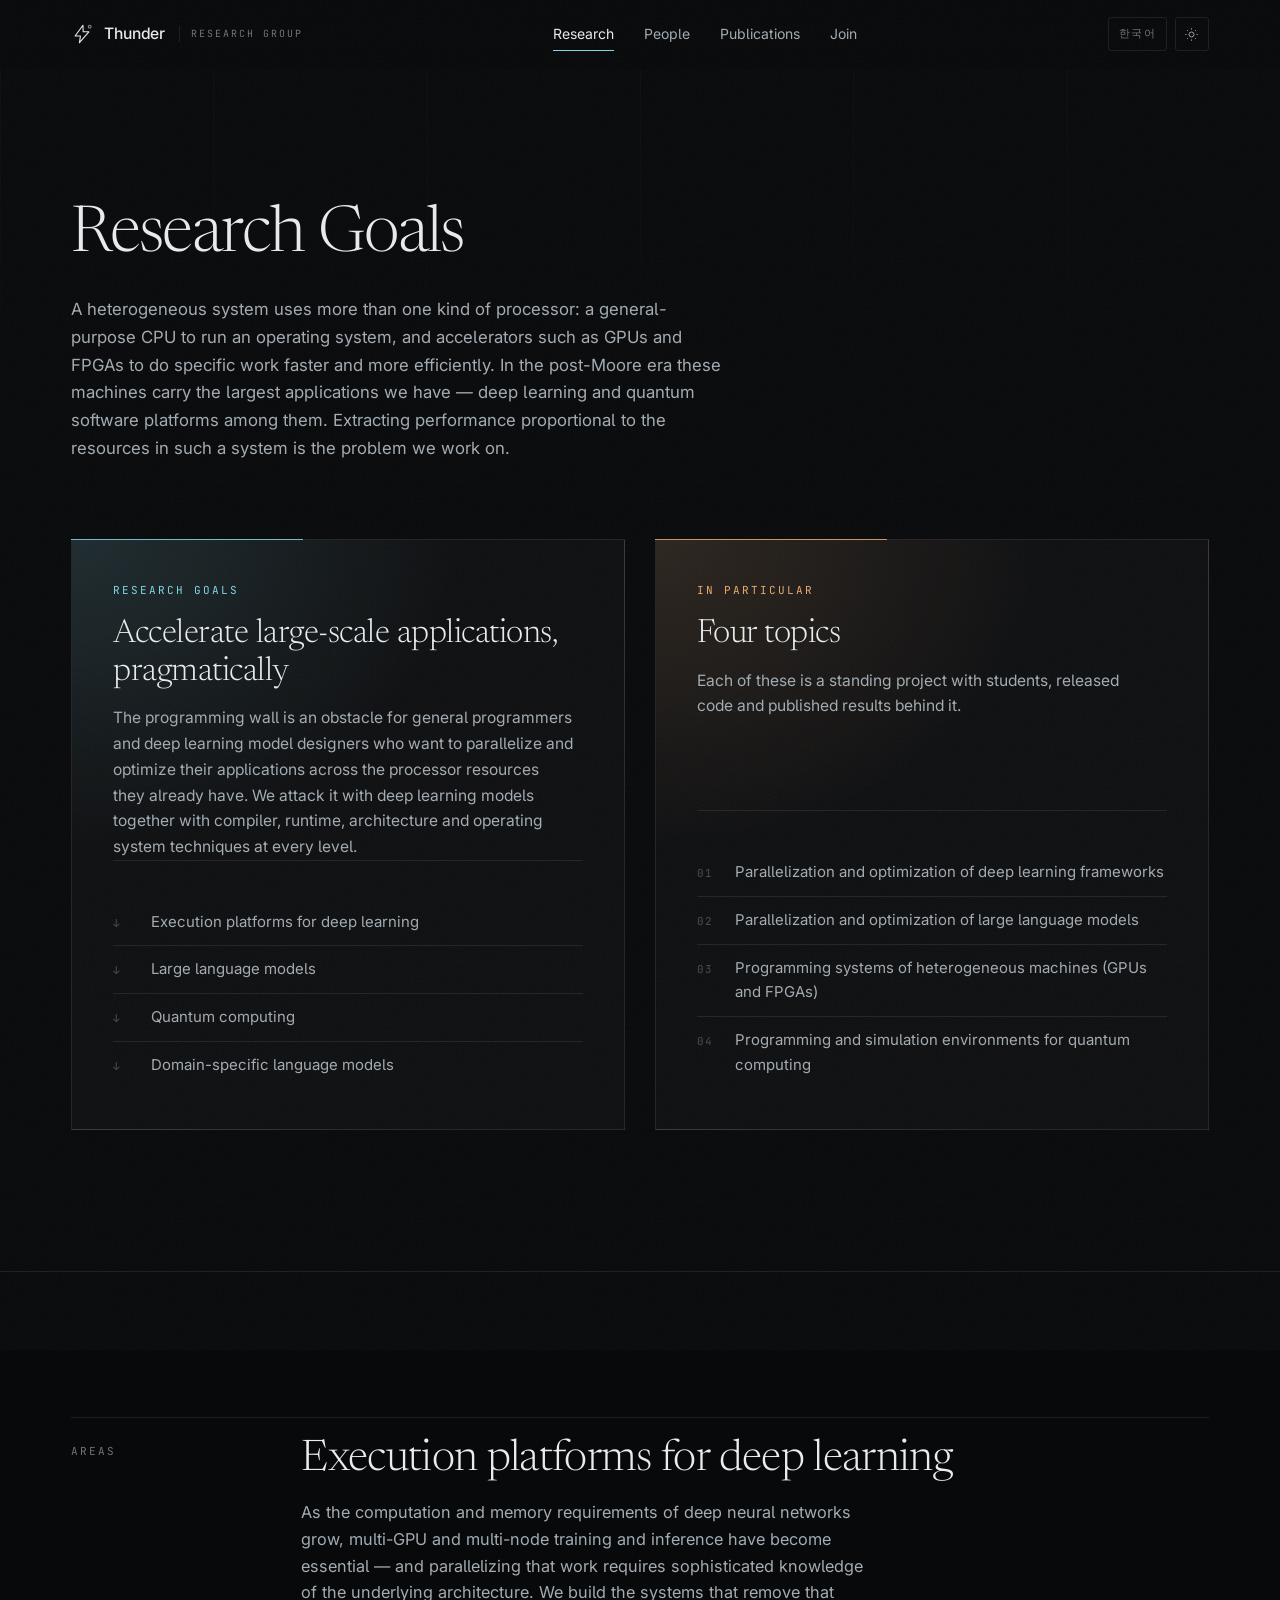
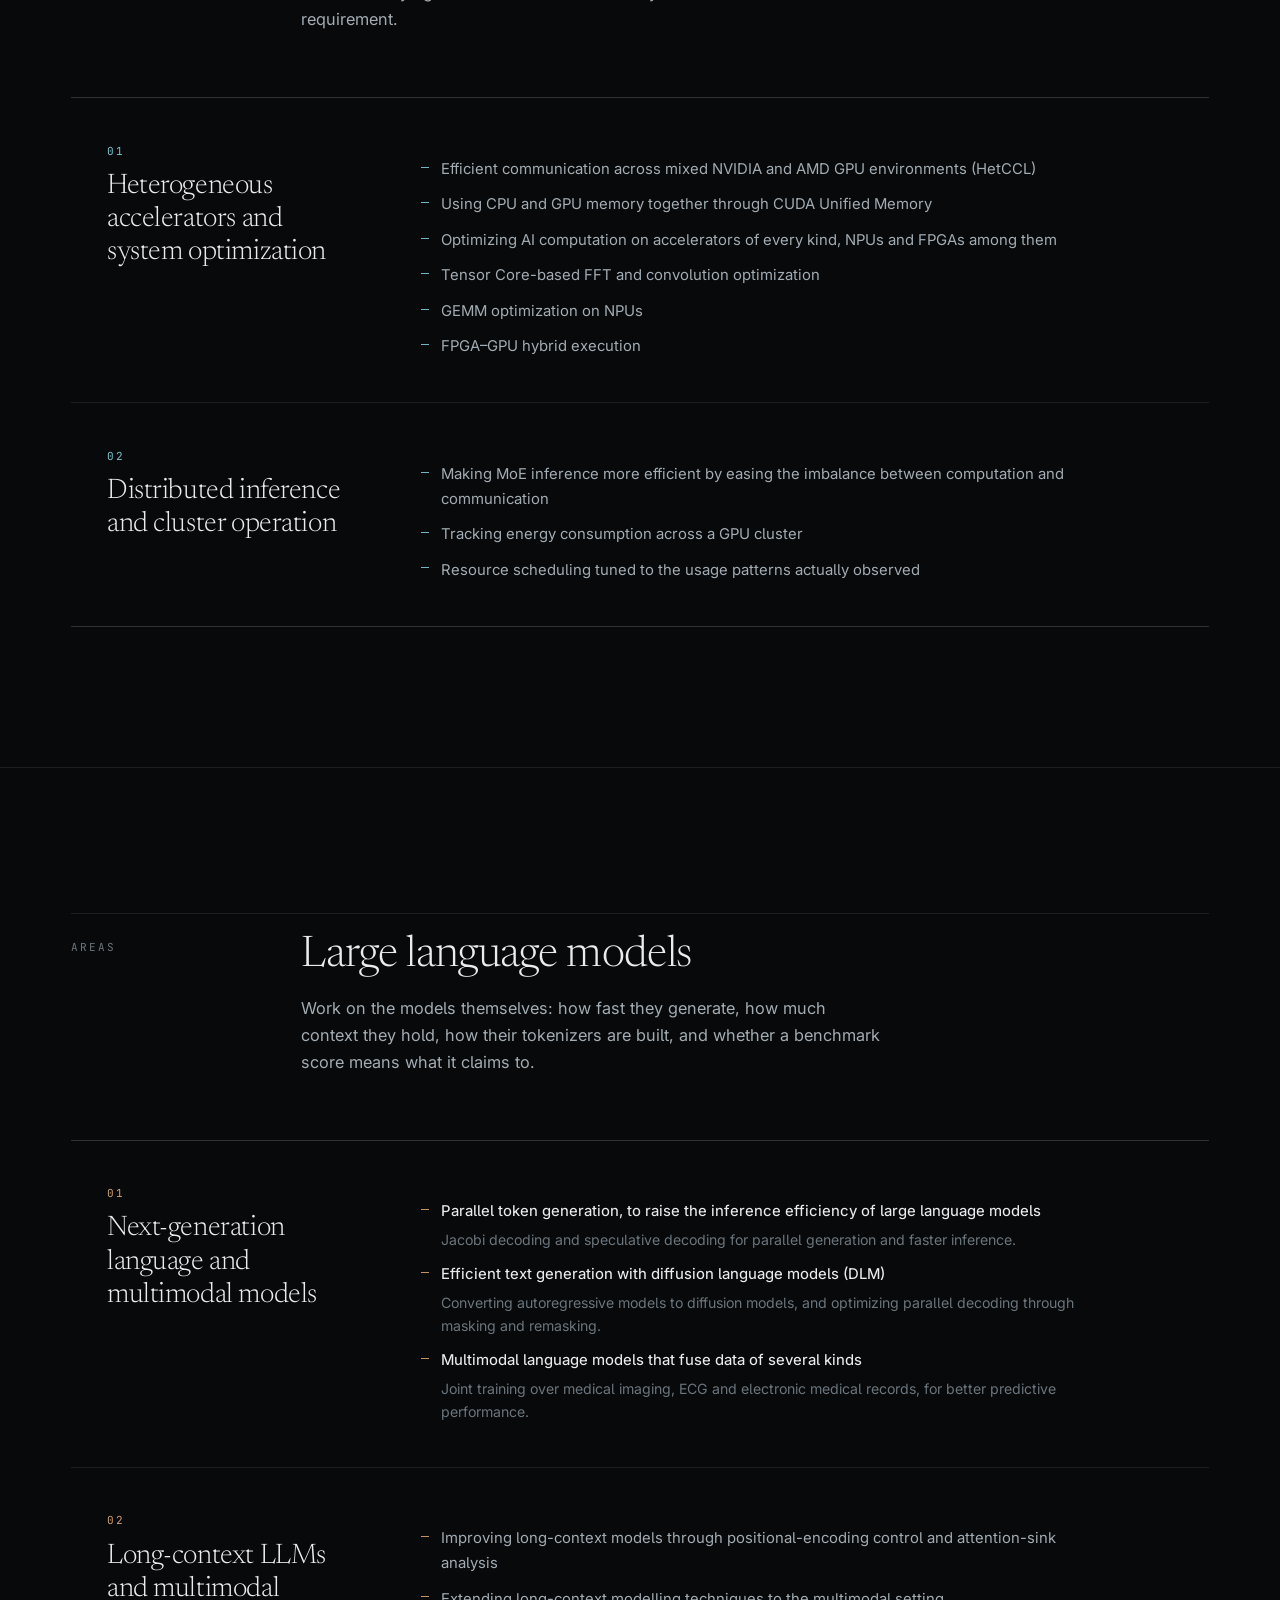
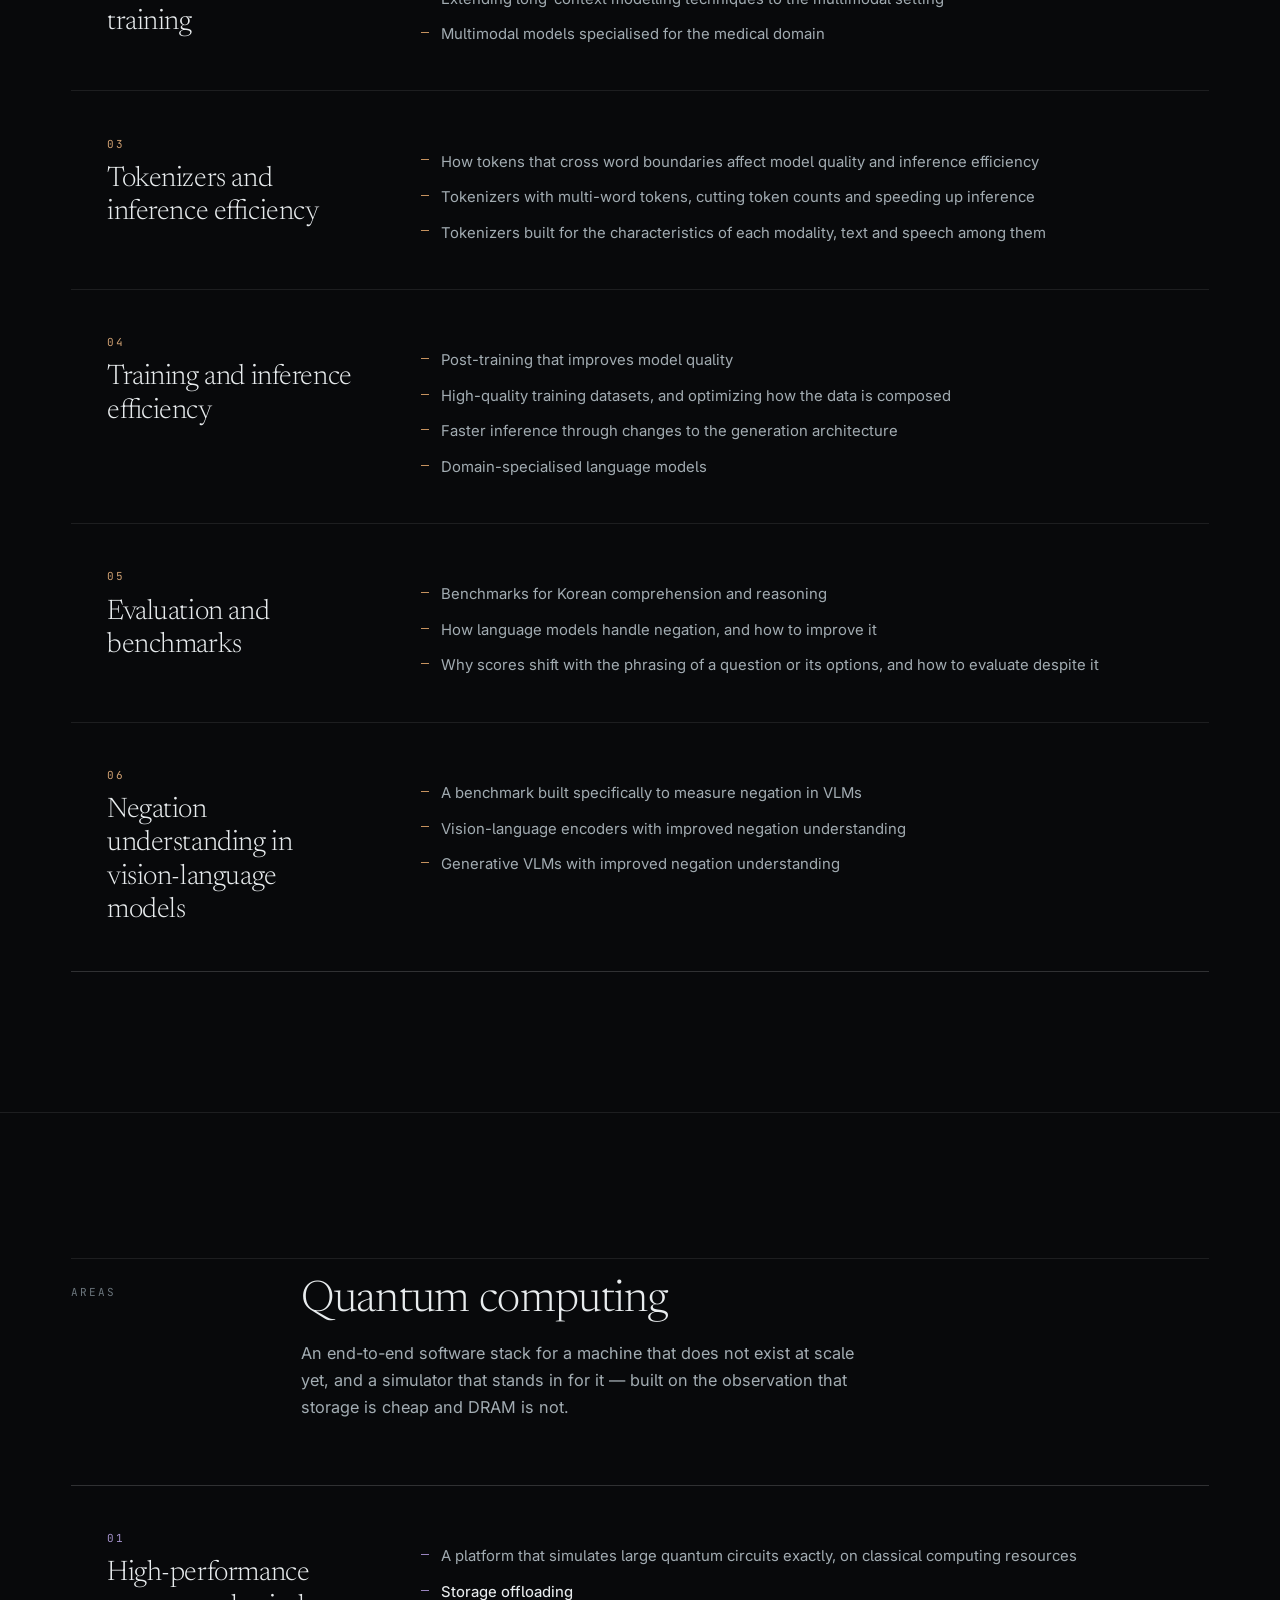
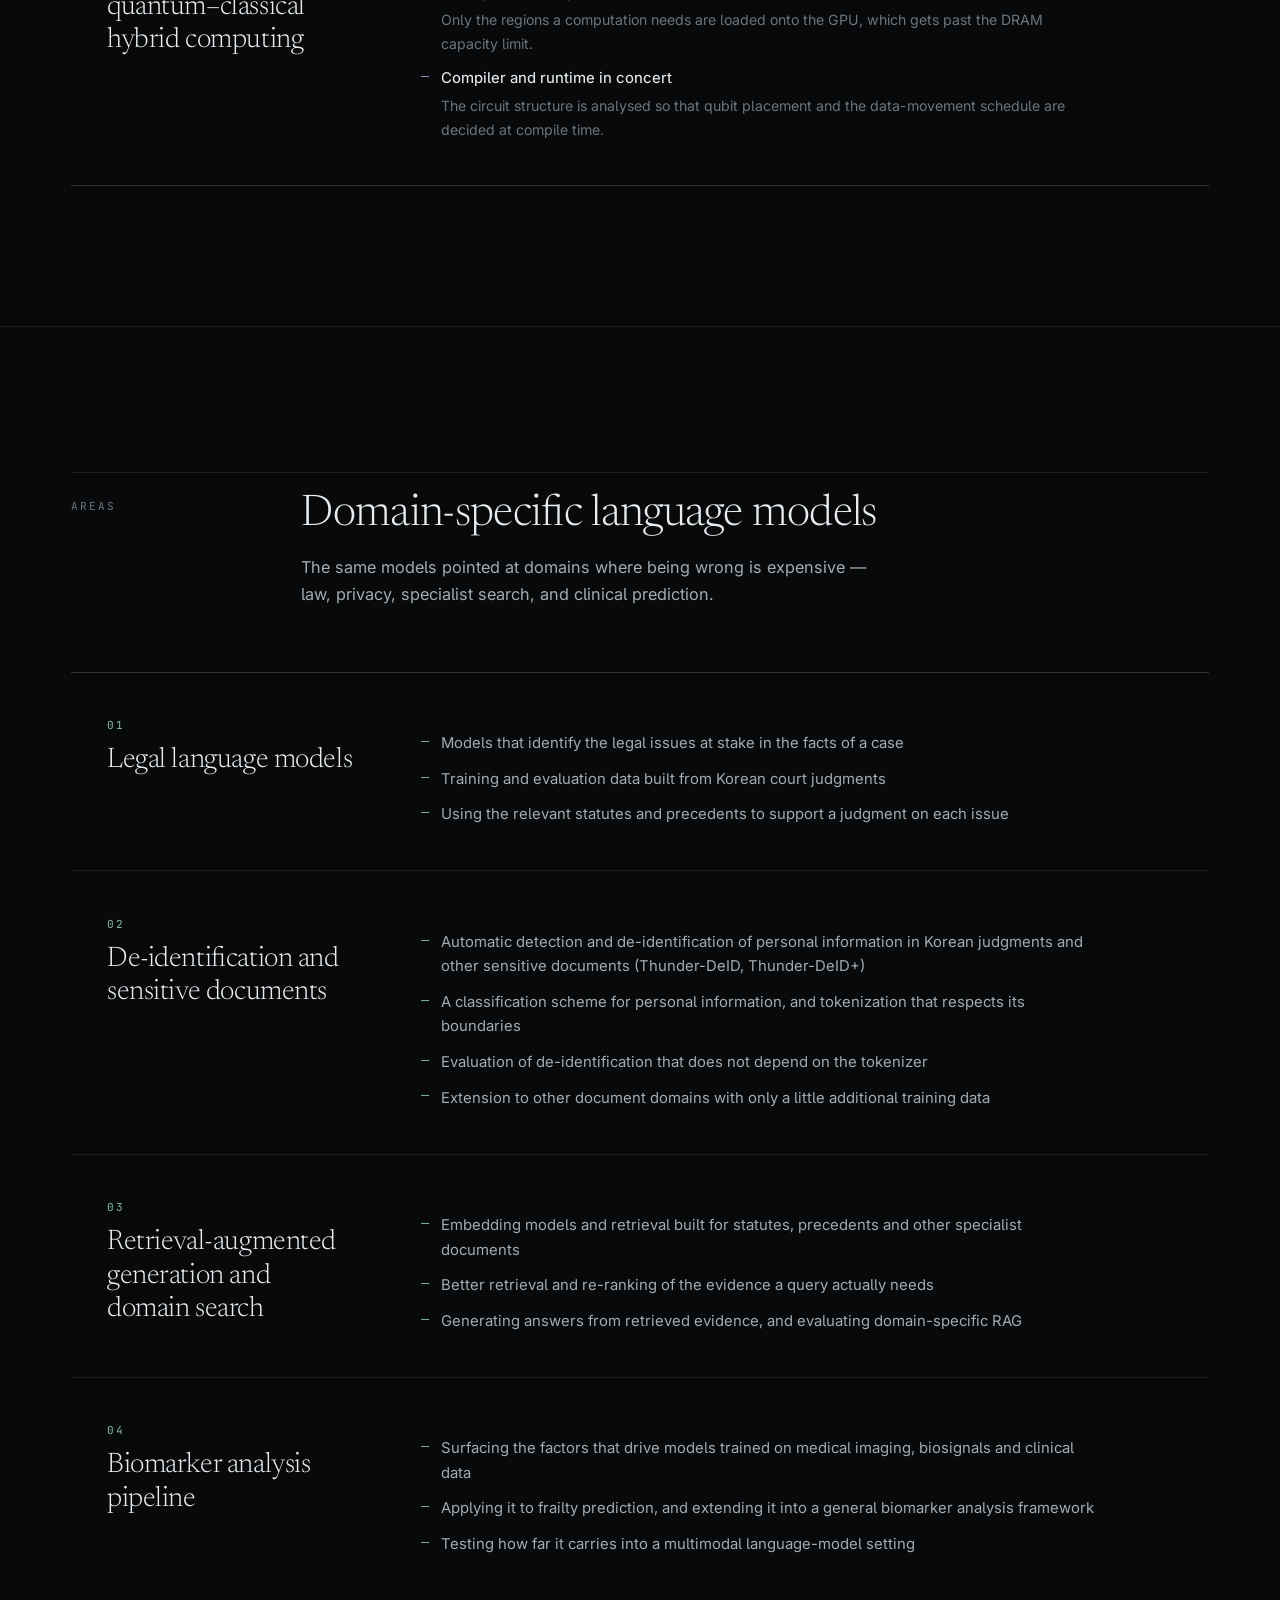
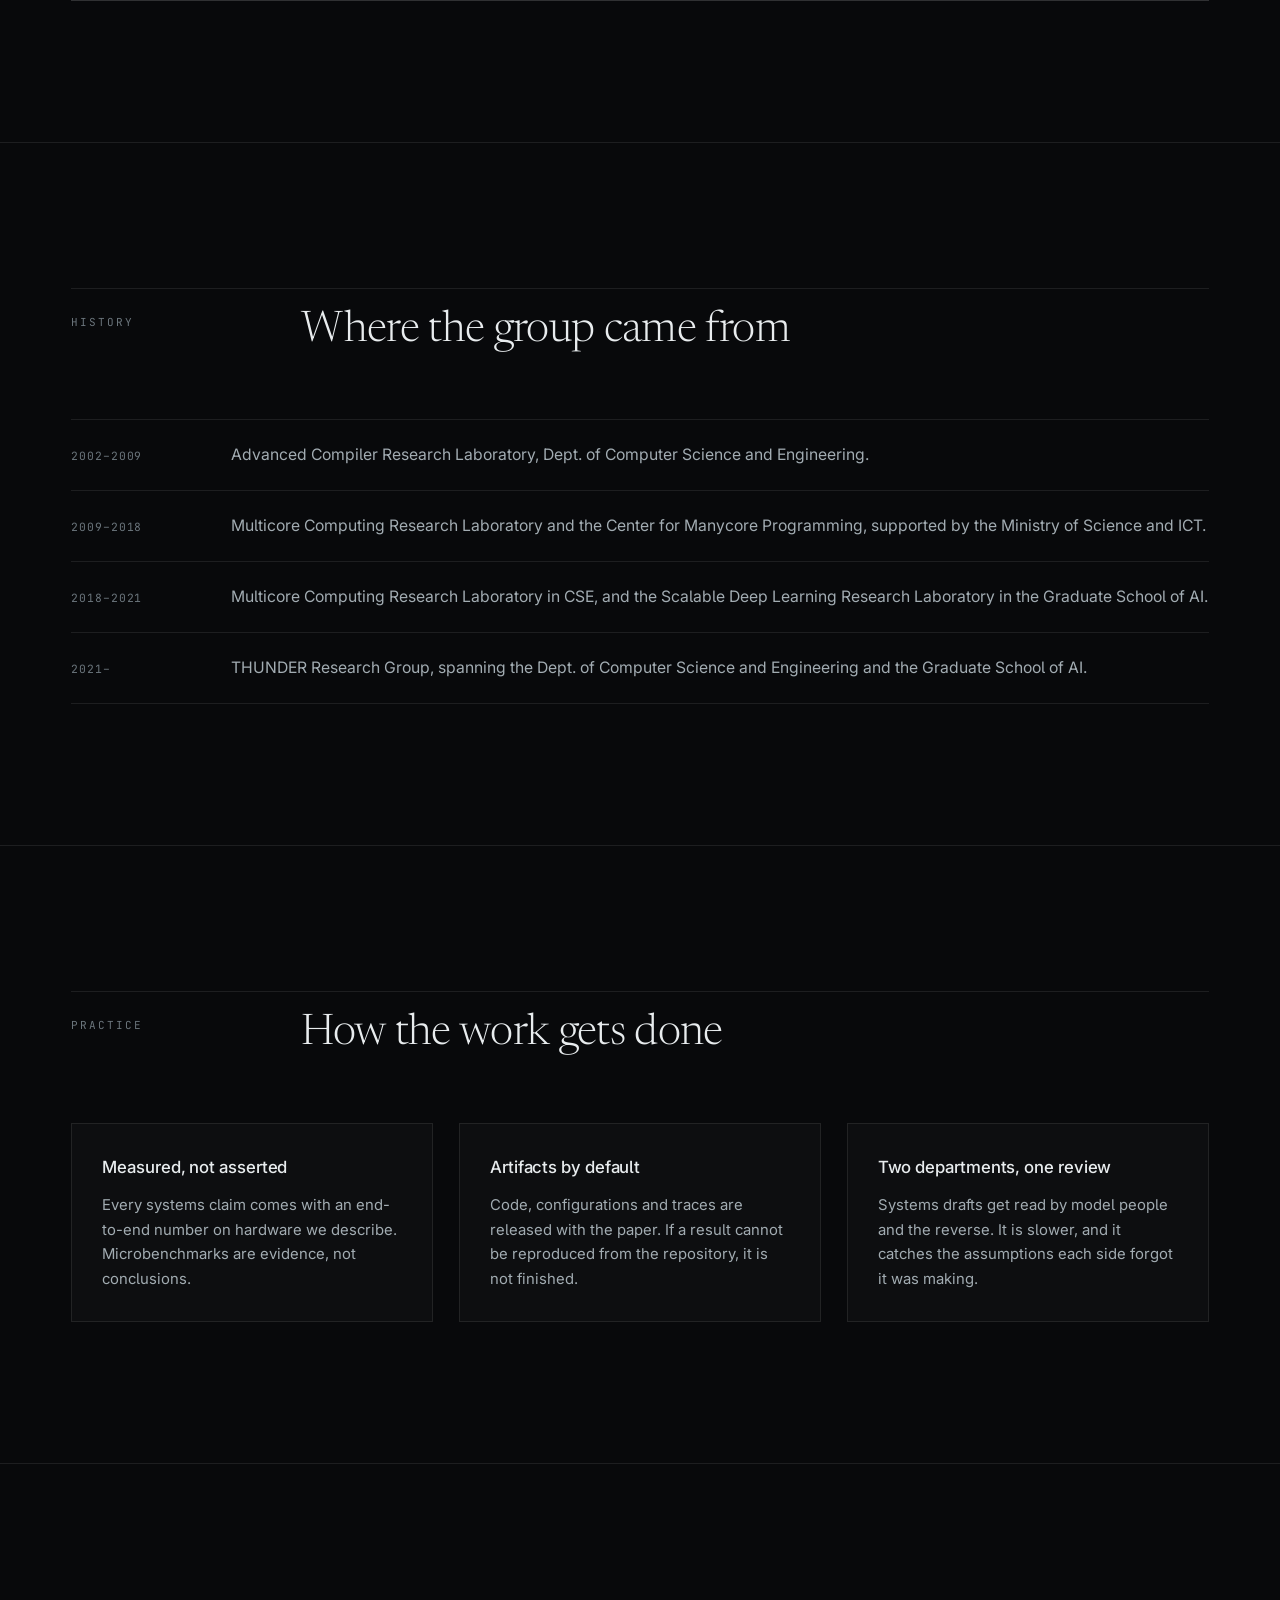
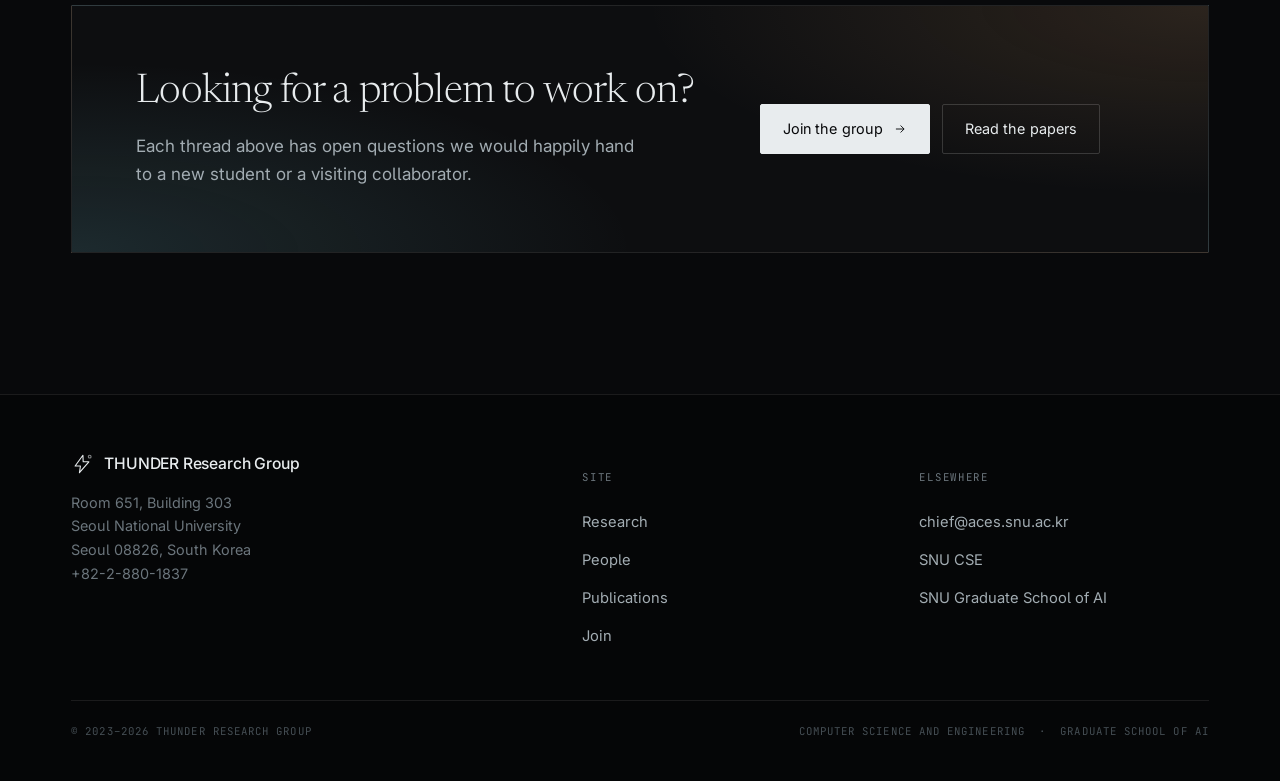
==== commit 007f87b0: "Remove research topic subtitles" ====
--- a/research.html
+++ b/research.html
@@ -114,7 +114,6 @@
         <div class="project-side">
           <div class="project-idx">01</div>
           <h3>Heterogeneous accelerators and system optimization</h3>
-          <p class="project-role">Making a mixed pile of accelerators behave like one machine</p>
         </div>
         <div>
           <div class="project-body">
@@ -134,7 +133,6 @@
         <div class="project-side">
           <div class="project-idx">02</div>
           <h3>Distributed inference and cluster operation</h3>
-          <p class="project-role">Serving large models on clusters that are shared, and metered</p>
         </div>
         <div>
           <div class="project-body">
@@ -169,7 +167,6 @@
         <div class="project-side">
           <div class="project-idx">01</div>
           <h3>Next-generation language and multimodal models</h3>
-          <p class="project-role">Generating more than one token at a time</p>
         </div>
         <div>
           <div class="project-body">
@@ -186,7 +183,6 @@
         <div class="project-side">
           <div class="project-idx">02</div>
           <h3>Long-context LLMs and multimodal training</h3>
-          <p class="project-role">Holding a long document without losing the thread</p>
         </div>
         <div>
           <div class="project-body">
@@ -203,7 +199,6 @@
         <div class="project-side">
           <div class="project-idx">03</div>
           <h3>Tokenizers and inference efficiency</h3>
-          <p class="project-role">Fewer tokens for the same sentence</p>
         </div>
         <div>
           <div class="project-body">
@@ -220,7 +215,6 @@
         <div class="project-side">
           <div class="project-idx">04</div>
           <h3>Training and inference efficiency</h3>
-          <p class="project-role">Getting more out of the model after pre-training</p>
         </div>
         <div>
           <div class="project-body">
@@ -238,7 +232,6 @@
         <div class="project-side">
           <div class="project-idx">05</div>
           <h3>Evaluation and benchmarks</h3>
-          <p class="project-role">Numbers that still mean something next year</p>
         </div>
         <div>
           <div class="project-body">
@@ -255,7 +248,6 @@
         <div class="project-side">
           <div class="project-idx">06</div>
           <h3>Negation understanding in vision-language models</h3>
-          <p class="project-role">Teaching a VLM what is not in the picture</p>
         </div>
         <div>
           <div class="project-body">
@@ -290,7 +282,6 @@
         <div class="project-side">
           <div class="project-idx">01</div>
           <h3>High-performance quantum&#8211;classical hybrid computing</h3>
-          <p class="project-role">Simulating, exactly, what the hardware cannot yet run</p>
         </div>
         <div>
           <div class="project-body">
@@ -325,7 +316,6 @@
         <div class="project-side">
           <div class="project-idx">01</div>
           <h3>Legal language models</h3>
-          <p class="project-role">Reading a judgment for the question it actually turns on</p>
         </div>
         <div>
           <div class="project-body">
@@ -342,7 +332,6 @@
         <div class="project-side">
           <div class="project-idx">02</div>
           <h3>De-identification and sensitive documents</h3>
-          <p class="project-role">Removing what should never have been readable</p>
         </div>
         <div>
           <div class="project-body">
@@ -360,7 +349,6 @@
         <div class="project-side">
           <div class="project-idx">03</div>
           <h3>Retrieval-augmented generation and domain search</h3>
-          <p class="project-role">Finding the passage that settles it</p>
         </div>
         <div>
           <div class="project-body">
@@ -377,7 +365,6 @@
         <div class="project-side">
           <div class="project-idx">04</div>
           <h3>Biomarker analysis pipeline</h3>
-          <p class="project-role">Asking a clinical model what it is actually keying on</p>
         </div>
         <div>
           <div class="project-body">
--- a/assets/css/style.css
+++ b/assets/css/style.css
@@ -426,7 +426,6 @@
   font-size: clamp(1.35rem, 2.2vw, 1.8rem); line-height: 1.18;
 }
 .project h3 .sys { font-family: var(--mono); font-weight: 400; font-size: .82em; letter-spacing: -.01em; }
-.project-role { margin-top: 10px; font-size: .9rem; color: var(--ink-3); max-width: 32ch; }
 
 .project-body { color: var(--ink-2); font-size: .975rem; max-width: 68ch; }
 .project-body p + p { margin-top: 15px; }
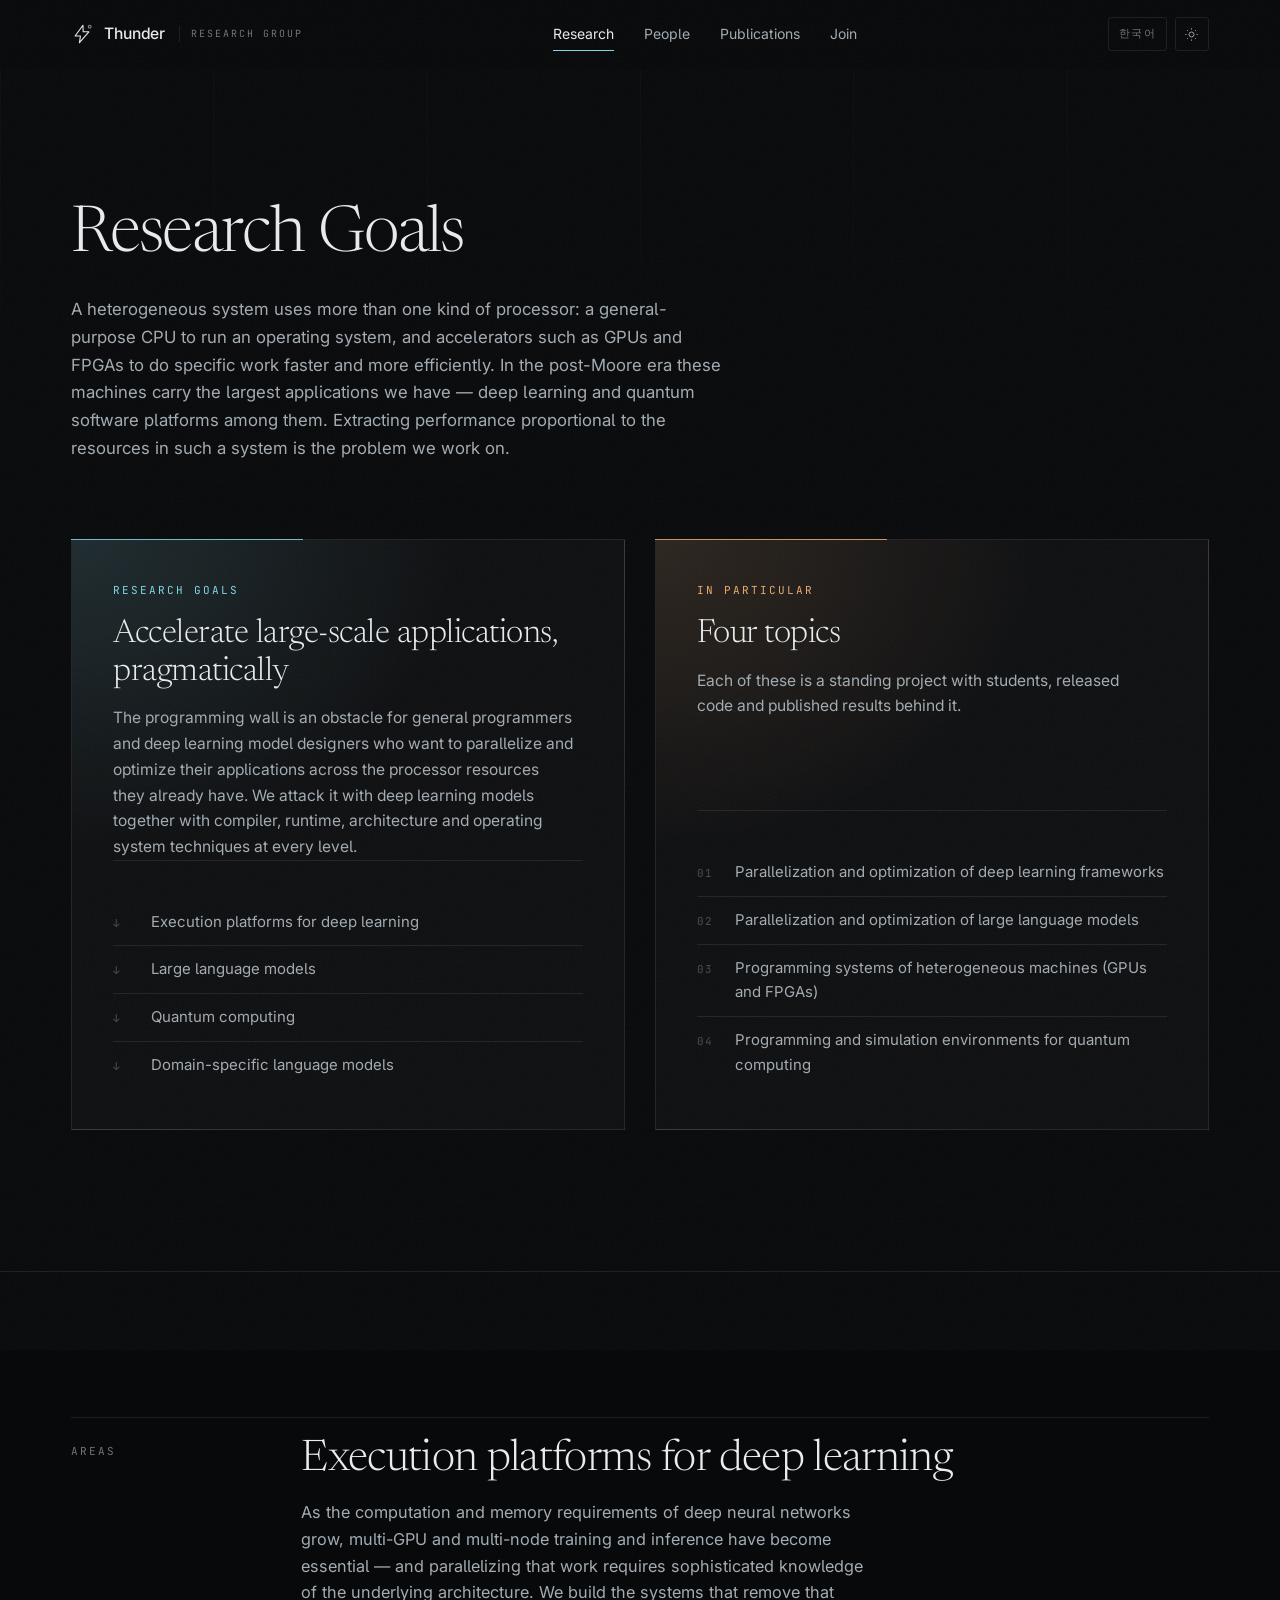
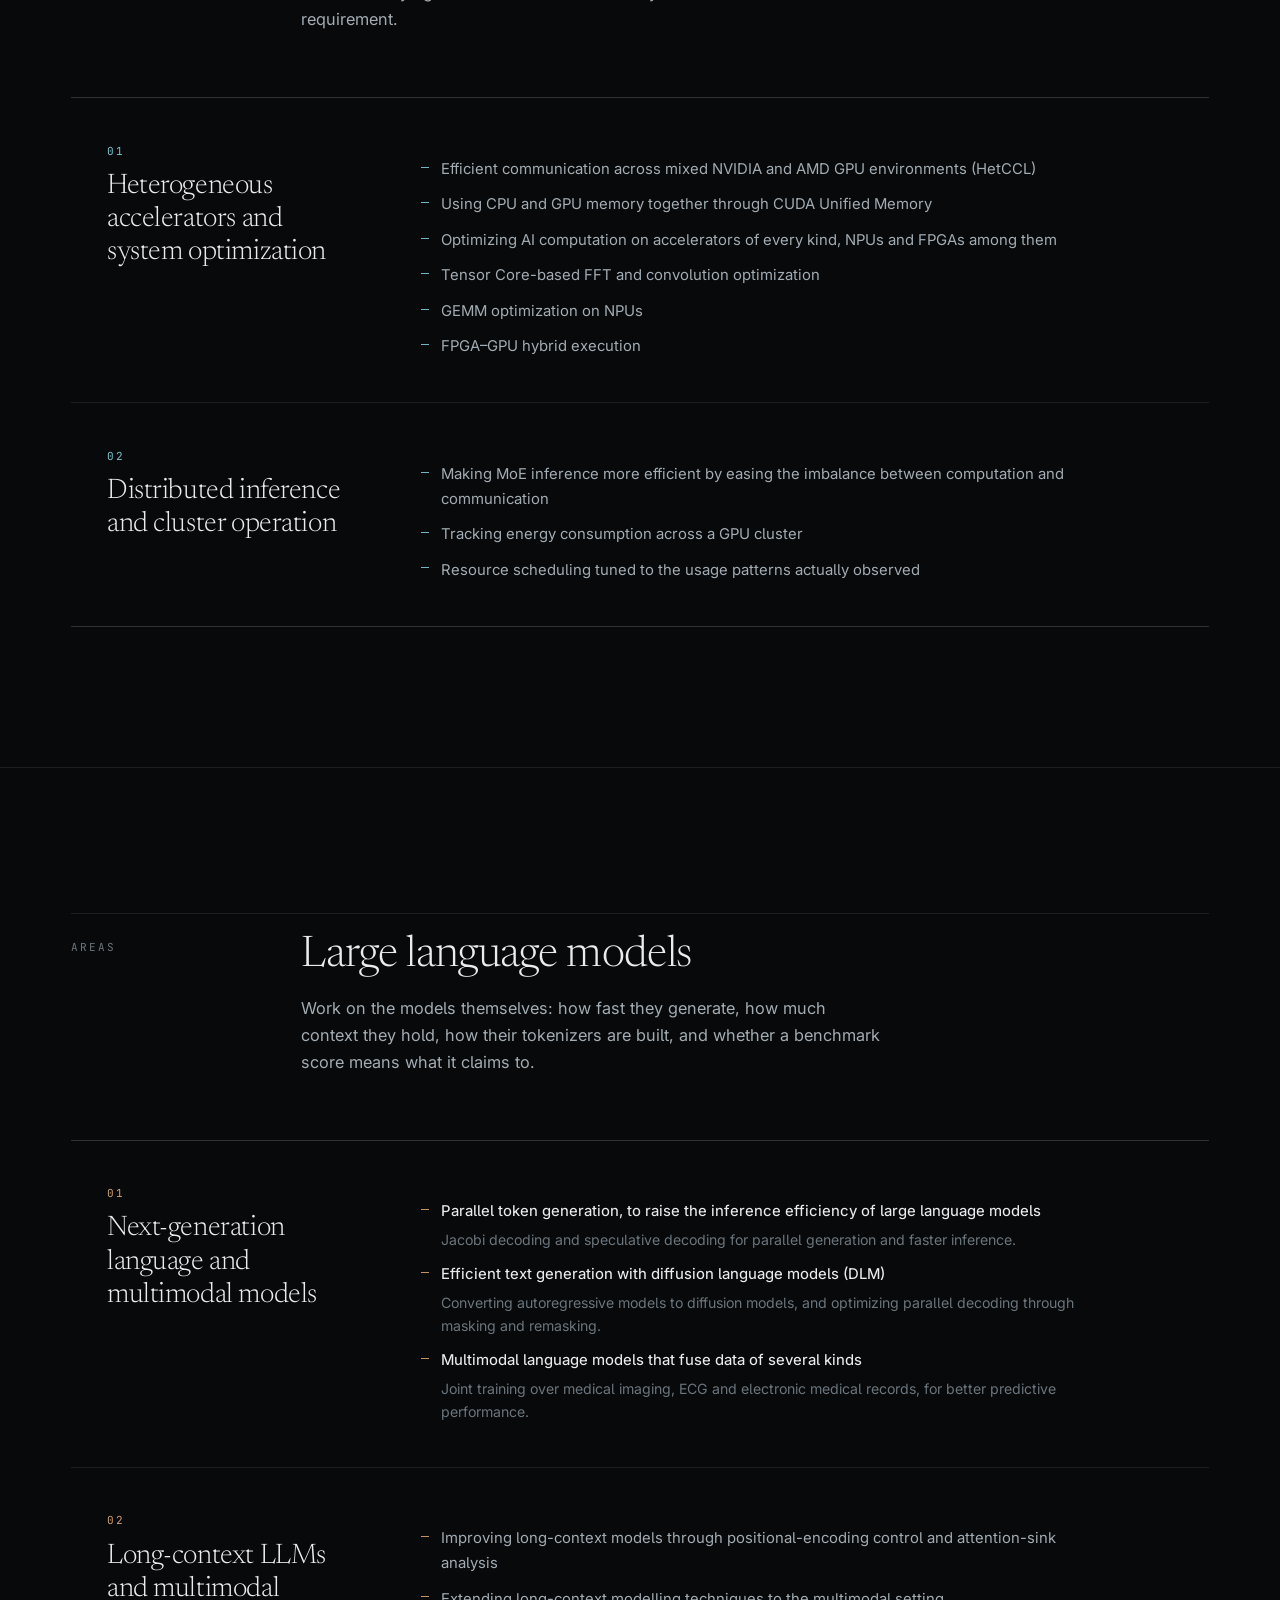
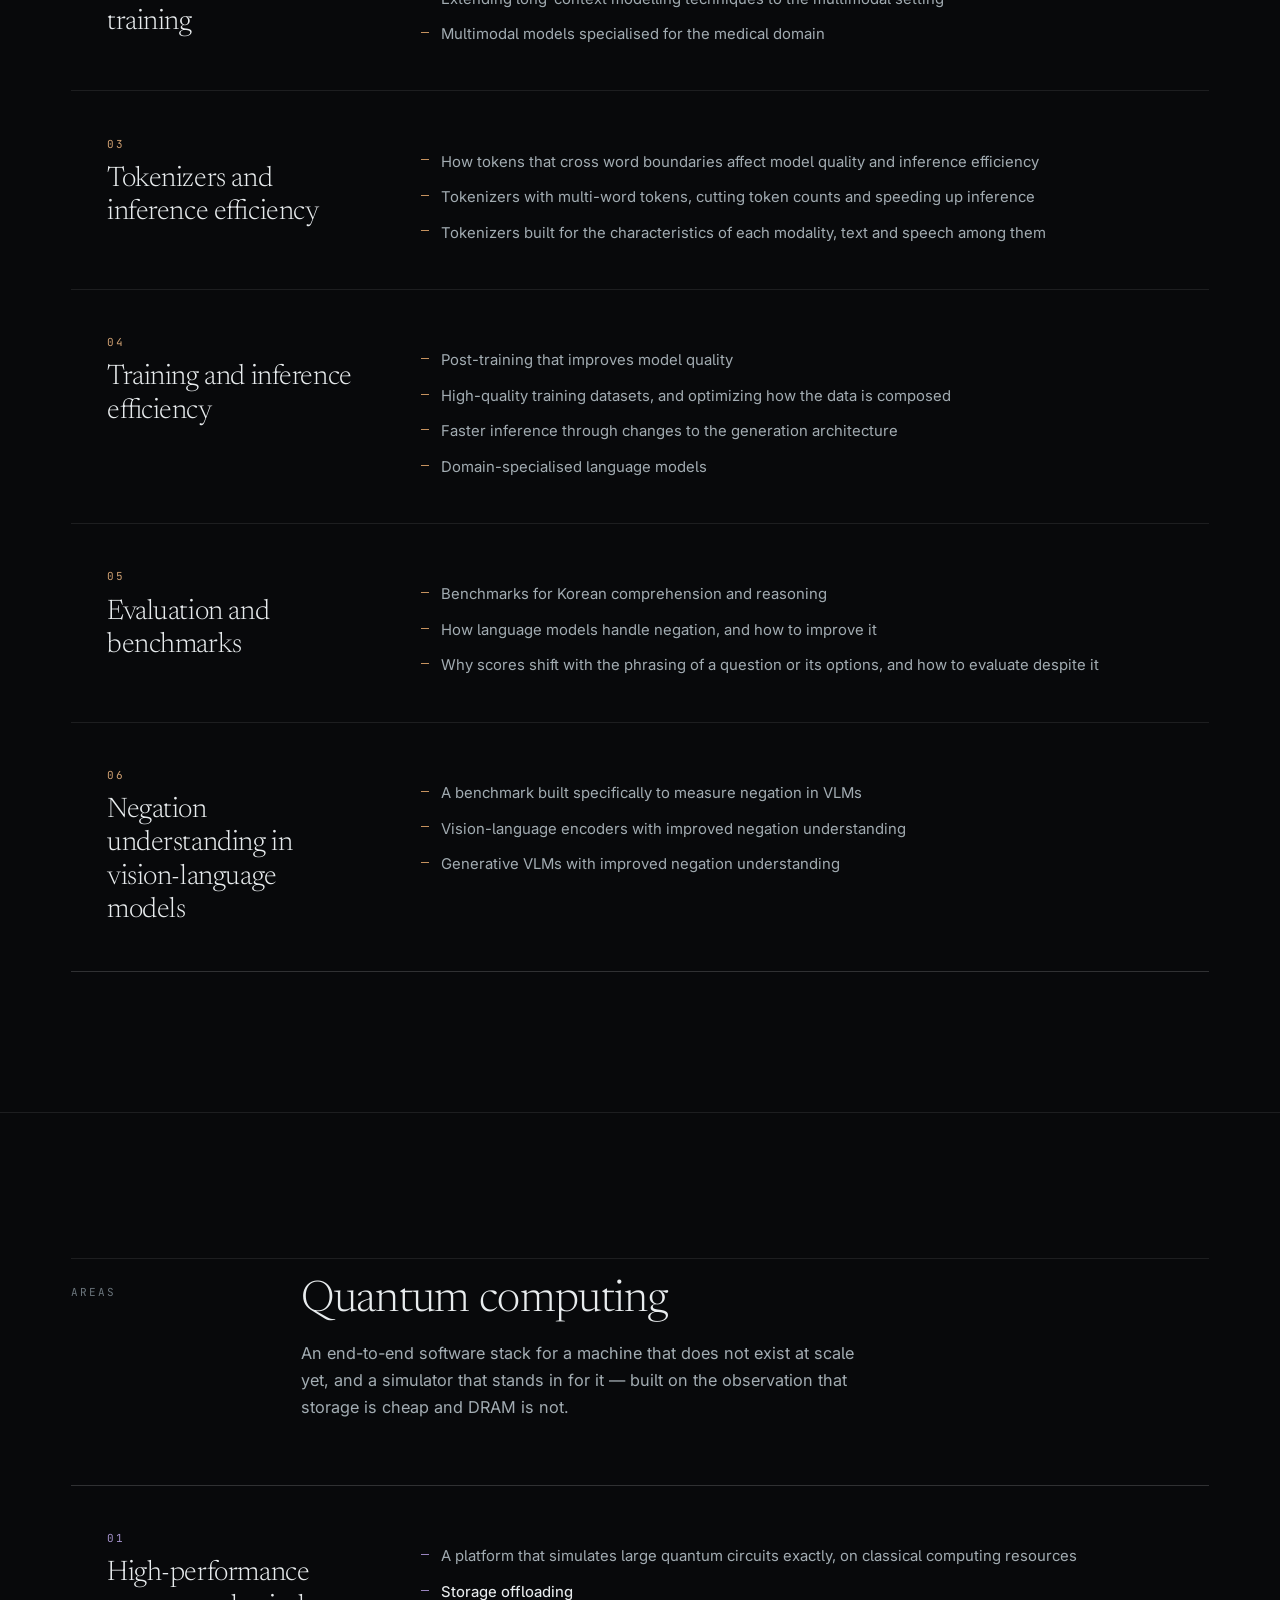
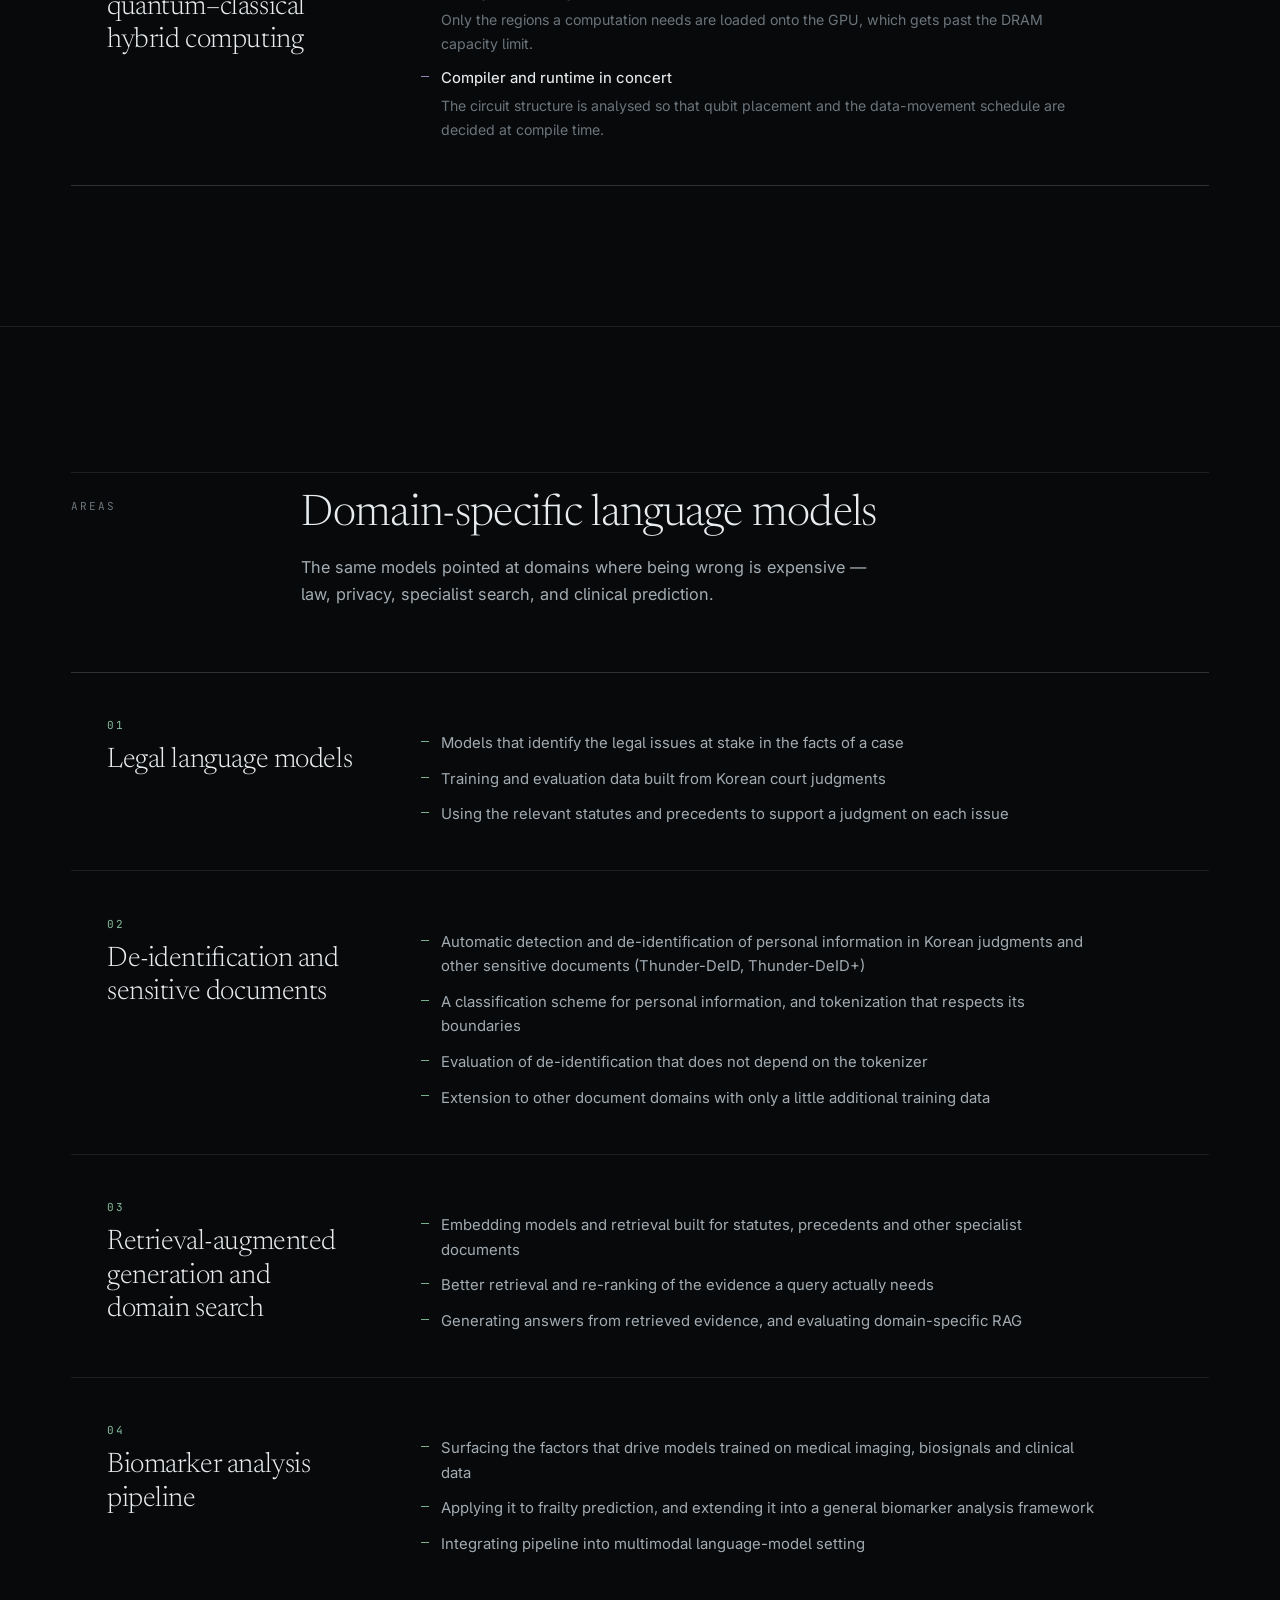
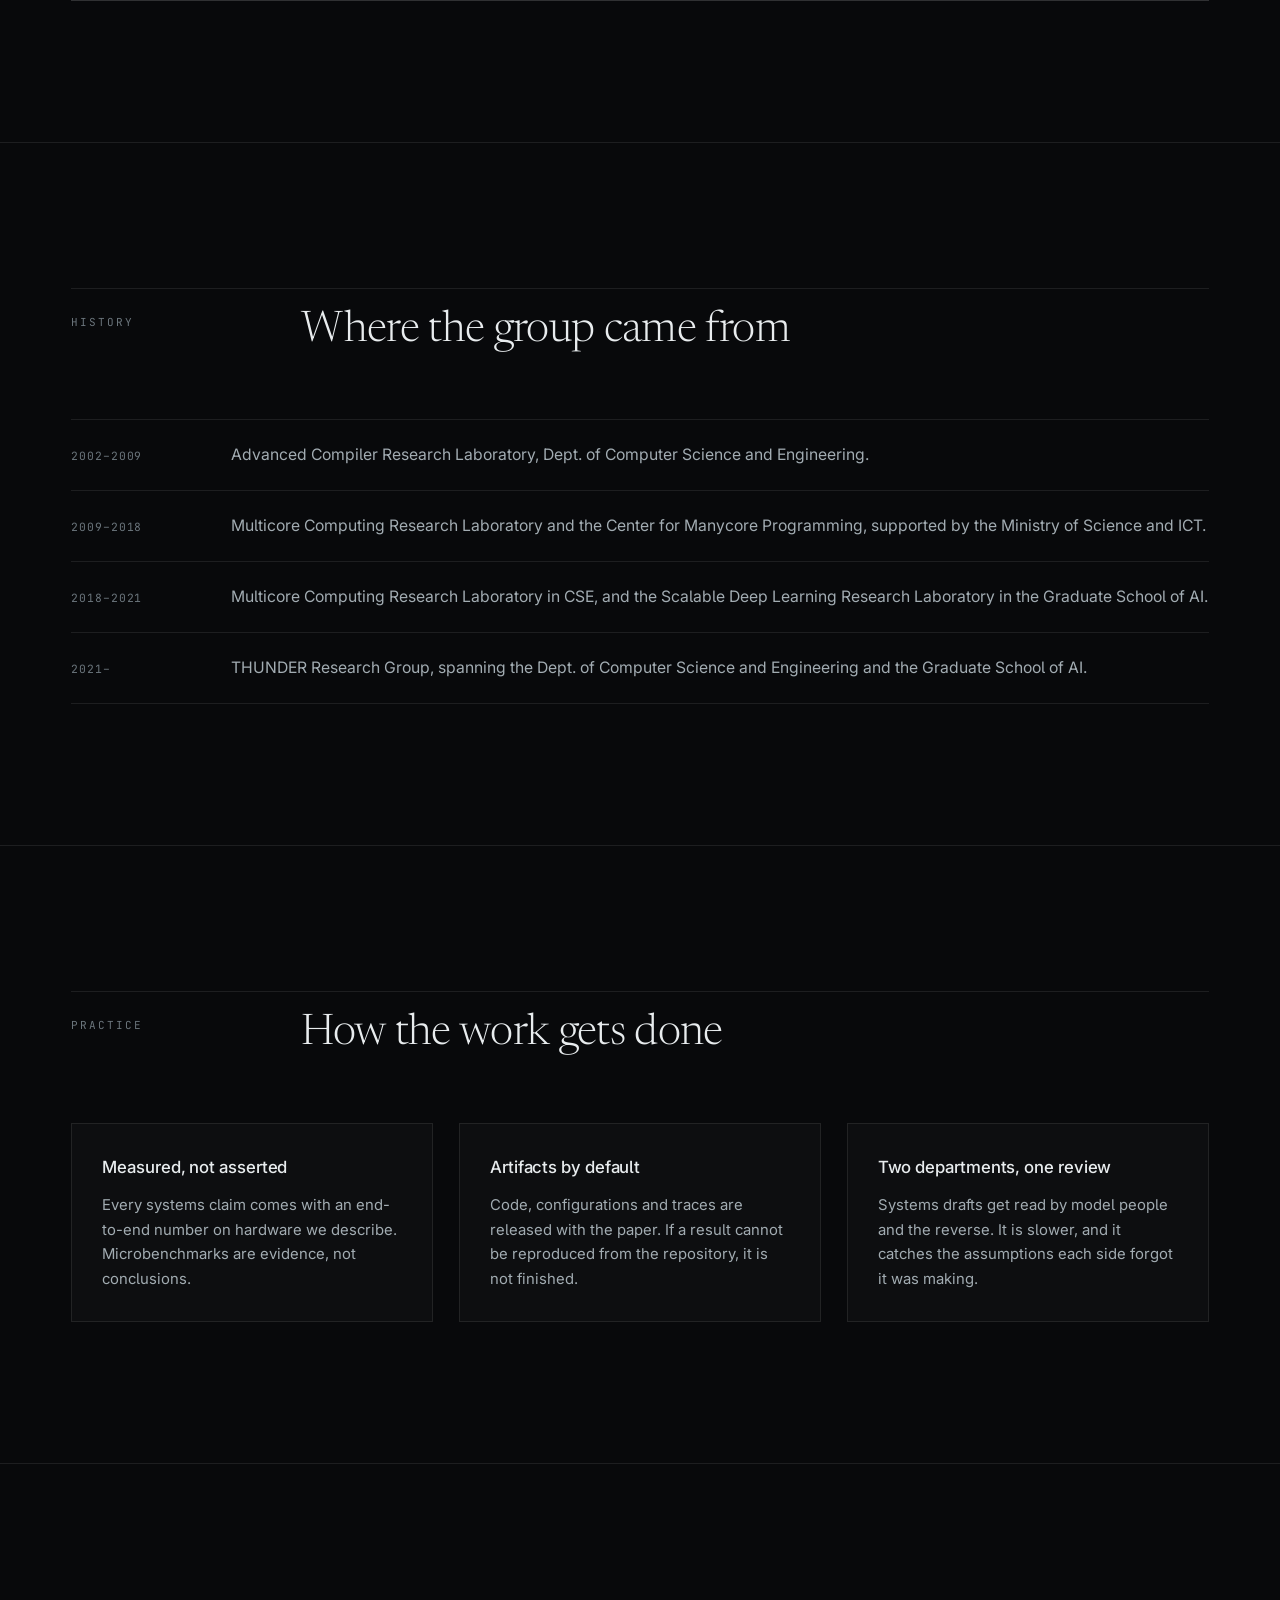
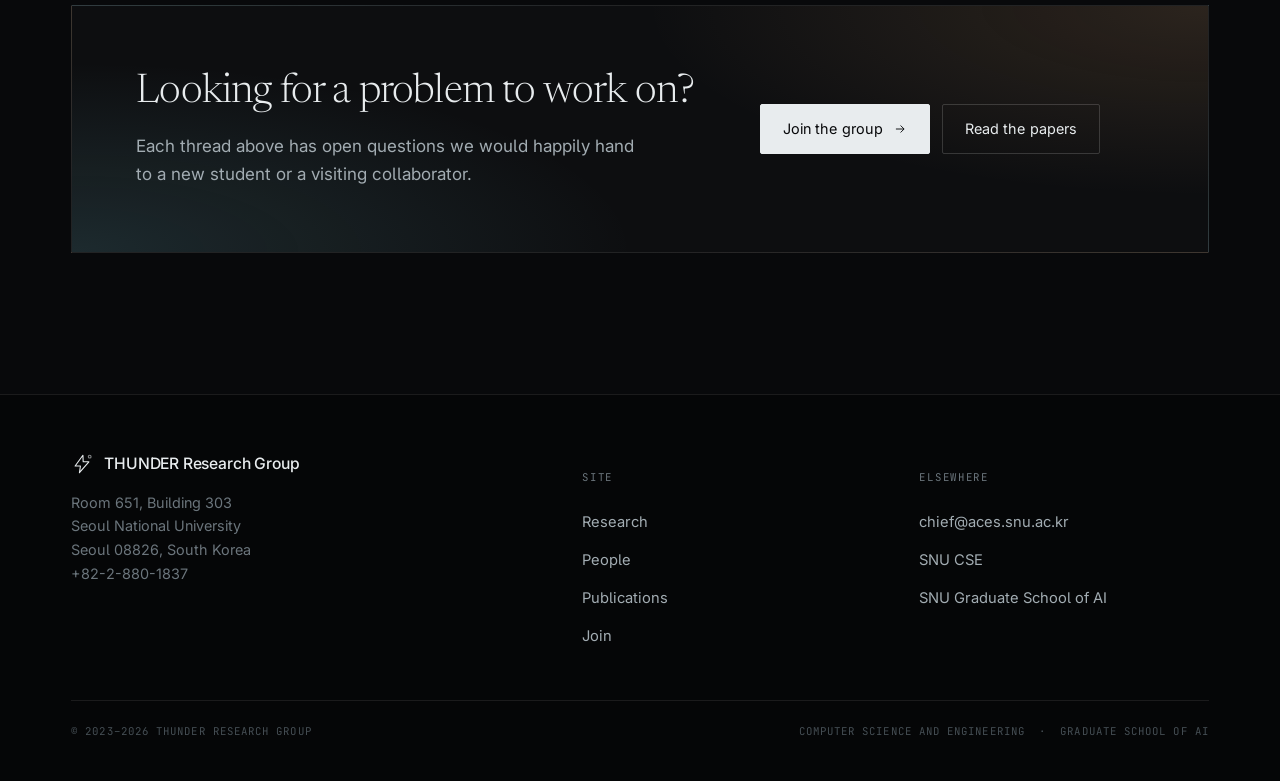
==== commit 40c0b84d: "Update site copy and publication title" ====
--- a/research.html
+++ b/research.html
@@ -371,7 +371,7 @@
             <ul>
             <li>Surfacing the factors that drive models trained on medical imaging, biosignals and clinical data</li>
             <li>Applying it to frailty prediction, and extending it into a general biomarker analysis framework</li>
-            <li>Testing how far it carries into a multimodal language-model setting</li>
+            <li>Integrating pipeline into multimodal language-model setting</li>
             </ul>
           </div>
         </div>
